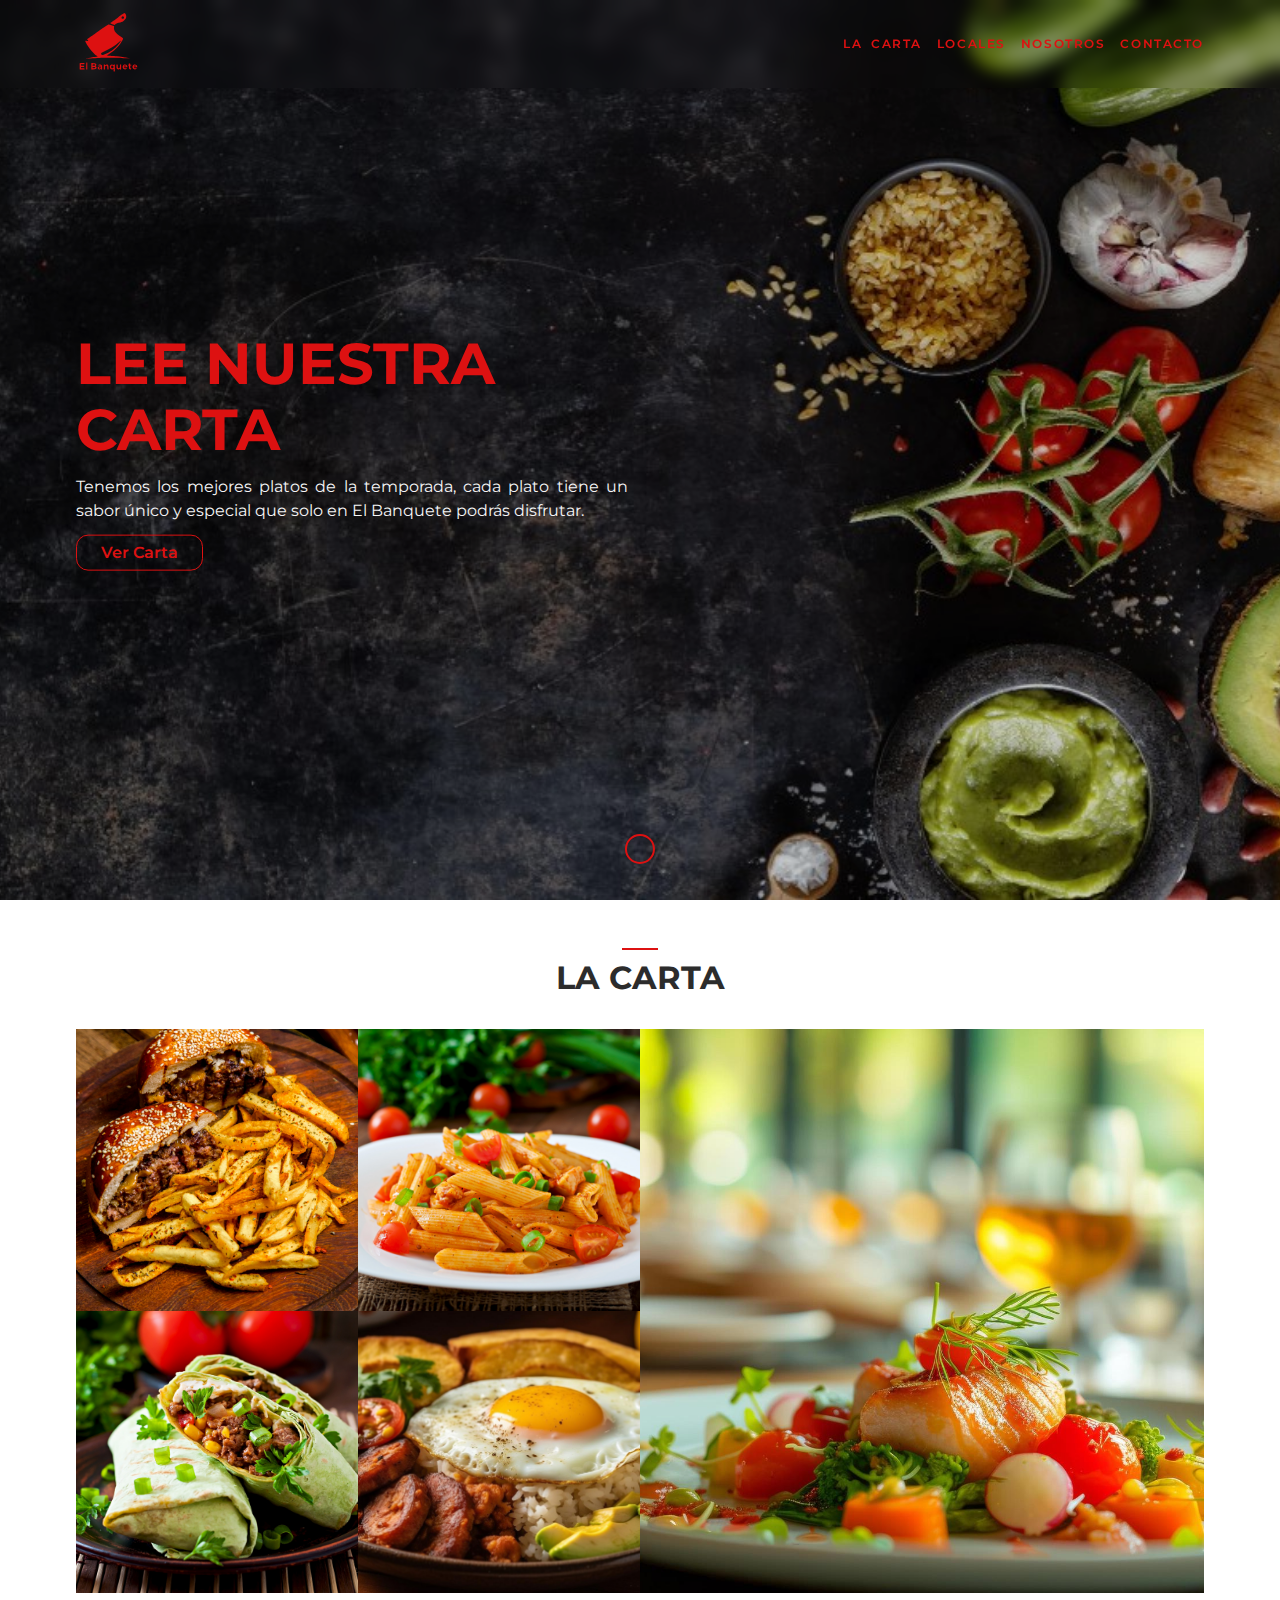
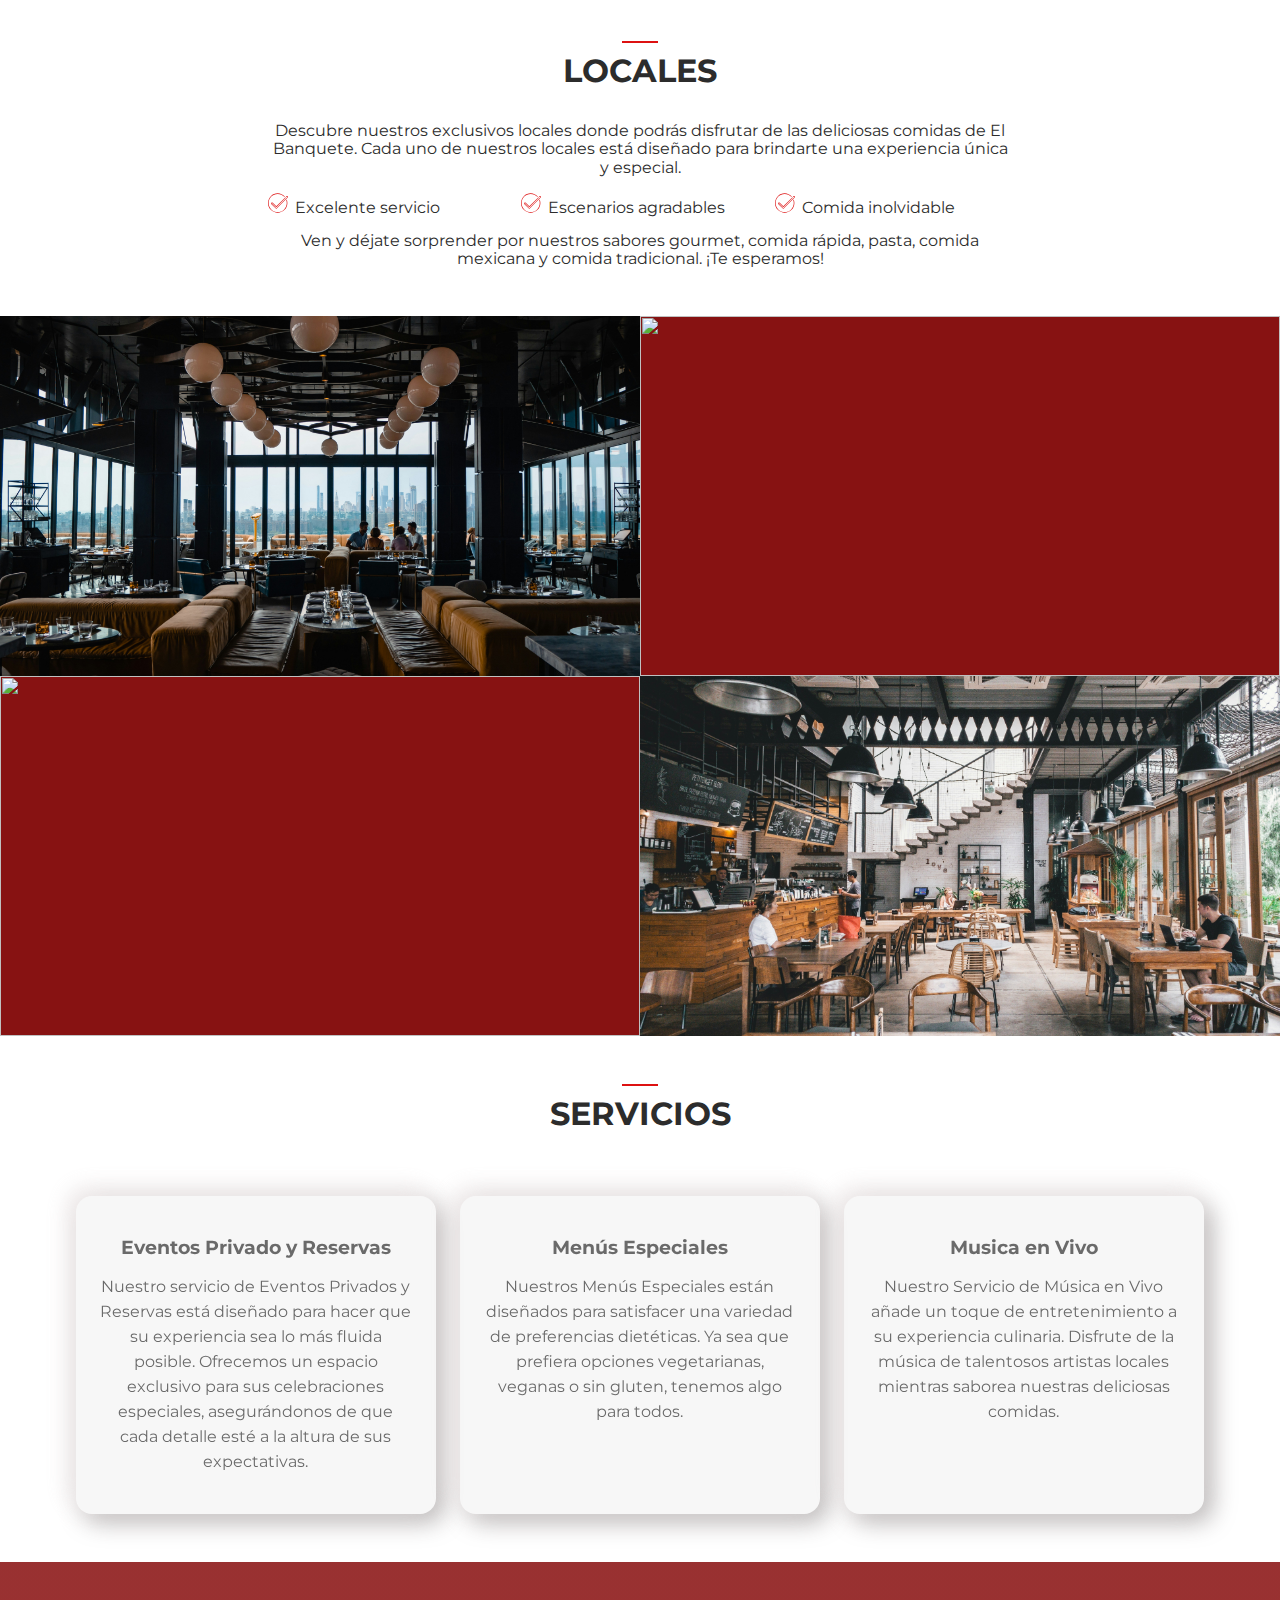
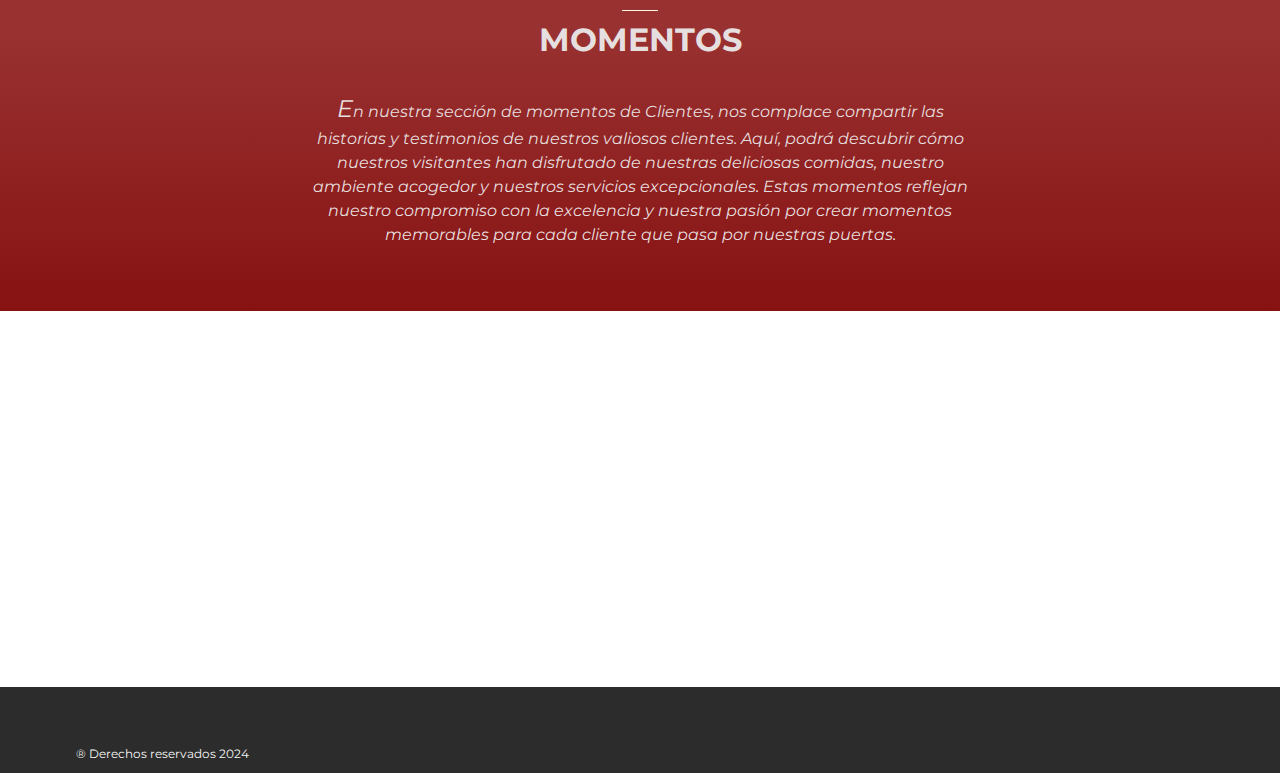
==== index.html @ 501d5560 "First Commit" ====
<!DOCTYPE html>
<html>
    <head>
        <meta charset="utf-8">
        <meta name="description" content="Restaurante gourmet El banquete">
        <meta name="keywords" content="restaurante, gourmet, banquete">
        <meta name="author" content="Daniel Ortega">
        <meta name="viewport" content="width=device-width, initial-scale=1"/>
        <title>El Banquete - Bienvenidos</title>
        <link rel="preconnect" href="https://fonts.googleapis.com">
        <link rel="preconnect" href="https://fonts.gstatic.com" crossorigin>
        <link href="https://fonts.googleapis.com/css2?family=Montserrat:ital,wght@0,100..900;1,100..900&display=swap" rel="stylesheet">
        <link rel="stylesheet" href="css/normalize.css">
        <link rel="stylesheet" href="css/style.css">
        <link rel="shortcut icon" href="img/logo-removebg-preview.png">
        <script src="https://kit.fontawesome.com/eed779b4d1.js" crossorigin="anonymous"></script>
    </head>
    <body>
        <header class="cabecera">
            <div class="container">
                <a href="index.html" class="link-logo">
                    <img class="logo" src="img/logo3.svg" width="150" height="152">
                </a>
            <nav class="menu">
                <a href="index.html#lacarta">La Carta</a>
                <a href="index.html#locales">Locales</a>
                <a href="nosotros.html">Nosotros</a>
                <a href="contacto.html">Contacto</a>
            </nav>
            <a href="#hamb" class="hamb" ><i class="fa-solid fa-bars"></i></a>
            </div>
        </header>
        <main>
            <section id="banner">
                <picture>
                    <source srcset="img/pic1.jpg" media="(max-width: 767px)">
                    <source srcset="img/pic2.jpg" media="(max-width: 991px)">
                    <img class="banner-home" src="img/img3.jpg" width="1798" height="980">
                </picture>
                <div class="container">
                    <div class="fila">
                        <div class="columna columna-50 columna-mb-100">
                            <h1>Lee nuestra carta</h1>
                            <p>Tenemos los mejores platos de la temporada, cada plato tiene
                                un sabor único y especial que solo en El Banquete podrás disfrutar.</p>
                            <a href="#lacarta" class="btn boton-transparente">Ver Carta</a>
                        </div>
                    </div>
                </div>
                <a href="#" class="flecha "><i class="fa-solid fa-angles-down"></i></a>
            </section>
            <section id="lacarta" class="seccion" >
                <div class="container">
                    <div class="fila">
                        <div class="columna columna-100">
                            <h1 class="titulos">La Carta</h1>
                        </div>
                    </div>
                    <div class="fila columna">
                        <div class="columna columna-50 columna-mb-100 sin-padding  orden">
                            <div class="contenedor-cuadrado">
                                <img src="img/img2.png">
                                <div class="contenido-cuadrado">
                                    <h2>Comida Gourmet</h2>
                                    <a href="#" class="btn boton-rojo">Ver más</a>
                                </div>
                            </div>
                        </div>
                        <div class="columna columna-50 columna-mb-100">
                            <div class="fila">
                                <div class="columna columna-50 columna-mb-100 sin-padding">  
                                    <div class="contenedor-cuadrado">
                                        <img src="img/img9.jpg">
                                        <div class="contenido-cuadrado">
                                            <h2>Comida Rapida</h2>
                                            <a href="#" class="btn boton-rojo">Ver más</a>
                                        </div>
                                    </div>
                                </div>   
                                <div class="columna columna-50 columna-mb-100 sin-padding">  
                                    <div class="contenedor-cuadrado">
                                        <img src="img/img6.jpg">
                                        <div class="contenido-cuadrado">
                                            <h2>Pasta</h2>
                                            <a href="#" class="btn boton-rojo">Ver más</a>
                                        </div>
                                    </div>
                                </div>  
                                <div class="columna columna-50 columna-mb-100 sin-padding">  
                                    <div class="contenedor-cuadrado">
                                        <img src="img/img7.jpg">
                                        <div class="contenido-cuadrado">
                                            <h2>Comida Mexicana</h2>
                                            <a href="#" class="btn boton-rojo">Ver más</a>
                                        </div>
                                    </div>
                                </div>  
                                <div class="columna columna-50 columna-mb-100 sin-padding">  
                                    <div class="contenedor-cuadrado">
                                        <img src="img/img8.jpg">
                                        <div class="contenido-cuadrado">
                                            <h2>Comida Tradicional</h2>
                                            <a href="#" class="btn boton-rojo">Ver más</a>
                                        </div>
                                    </div>
                                </div>  
                            </div>
                        </div>
                    </div>
                </div>
            </section>
            <section id="locales">
                <div class="container-full">
                    <div class="fila fila-centrada">
                        <div class="columna columna-60 columna-mb-100">
                            <h2 class="titulos">Locales</h2>
                            <p class="centrar-texto">Descubre nuestros exclusivos locales donde podrás disfrutar 
                                de las deliciosas comidas de El Banquete. Cada uno de nuestros 
                                locales está diseñado para brindarte una experiencia única y especial.
                             </p>
                             <ul> 
                                <li>Excelente servicio</li>   
                                <li>Escenarios agradables</li>
                                <li>Comida inolvidable</li>
                             </ul>
                             <p class="centrar-texto">Ven y déjate sorprender por nuestros sabores gourmet, comida rápida, 
                                pasta, comida mexicana y comida tradicional. ¡Te esperamos!
                             </p>
                        </div>
                    </div>
                    <div class="fila margin-arriba">
                        <div class="columna columna-50 columna-mb-100 sin-padding">
                            <div class="contenedor-cuadrado cont-rect">
                                <img src="img/rest4.jpg">
                                <div class="contenido-cuadrado">
                                    <h2>Zao Jun</h2>
                                    <a href="#" class="btn-circulo borde-blanco">
                                     <i class="fa-solid fa-magnifying-glass"></i></a>
                                </div>
                            </div>
                        </div>
                        <div class="columna columna-50 columna-mb-100 sin-padding">
                            <div class="contenedor-cuadrado cont-rect">
                                <img src="img/rest1.jpg">
                                <div class="contenido-cuadrado">
                                    <h2>Inari</h2>
                                    <a href="#" class="btn-circulo borde-blanco">
                                     <i class="fa-solid fa-magnifying-glass"></i></a>
                                </div>
                            </div>
                        </div>
                        <div class="columna columna-50 columna-mb-100 sin-padding">
                            <div class="contenedor-cuadrado cont-rect">
                                <img src="img/rest2.jpg">
                                <div class="contenido-cuadrado">
                                    <h2>Freyr</h2>
                                    <a href="#" class="btn-circulo borde-blanco">
                                     <i class="fa-solid fa-magnifying-glass"></i></a>
                                </div>
                            </div>
                        </div>
                        <div class="columna columna-50 columna-mb-100 sin-padding">
                            <div class="contenedor-cuadrado cont-rect">
                                <img src="img/rest3.jpg">
                                <div class="contenido-cuadrado">
                                    <h2>Ceres</h2>
                                    <a href="#" class="btn-circulo borde-blanco">
                                     <i class="fa-solid fa-magnifying-glass"></i></a>
                                </div>
                            </div>
                        </div>
                    </div>
                </div>
            </section>
            <section id="servicios" class="seccion">
                <div class="container">
                    <div class="fila fila-centrada">
                        <div class="columna columna-60 columna-mb-100">
                            <h2 class="titulos">Servicios</h2>

                        </div>
                    </div>
                    <div class="fila margin-arriba">
                        <div class="columna columna-33 columna-mb-100">
                            <div class="contenedor-serv">
                                <i class="fa-solid fa-calendar-days"></i>
                                <h3>Eventos Privado y Reservas</h3>
                                <p>Nuestro servicio de Eventos Privados y Reservas está diseñado 
                                    para hacer que su experiencia sea lo más fluida posible. 
                                    Ofrecemos un espacio exclusivo para sus celebraciones especiales, 
                                    asegurándonos de que cada detalle esté a la altura de sus expectativas.</p>
                            </div>
                        </div>
                        <div class="columna columna-33 columna-mb-100">
                            <div class="contenedor-serv">
                                <i class="fa-solid fa-bowl-food"></i>
                                <h3>Menús Especiales</h3>
                                <p>Nuestros Menús Especiales están diseñados para satisfacer una 
                                    variedad de preferencias dietéticas. Ya sea que prefiera opciones 
                                    vegetarianas, veganas o sin gluten, tenemos algo para todos.</p>
                            </div>
                        </div>
                        <div class="columna columna-33 columna-mb-100">
                            <div class="contenedor-serv">
                                <i class="fa-solid fa-music"></i>
                                <h3>Musica en Vivo</h3>
                                <p>Nuestro Servicio de Música en Vivo añade un toque de entretenimiento 
                                    a su experiencia culinaria. Disfrute de la música de talentosos 
                                    artistas locales mientras saborea nuestras deliciosas comidas.</p>
                            </div>
                        </div>
                    </div>
                </div>
            </section>
            <section id="momentos" class="seccion">
                <video class="video-fondo" src="video/cena.mp4" muted autoplay loop></video>
                <div class="trama-video"></div>
                <div class="container">
                    <div class="fila fila-centrada">
                        <div class="columna columna-60 columna-mb-100">
                            <h2 class="titulos">Momentos</h2>
                            <p class="centrar-texto inclinar-texto">
                                En nuestra sección de momentos de Clientes, 
                                nos complace compartir las historias y testimonios 
                                de nuestros valiosos clientes. Aquí, podrá descubrir 
                                cómo nuestros visitantes han disfrutado de nuestras 
                                deliciosas comidas, nuestro ambiente acogedor y 
                                nuestros servicios excepcionales. Estas momentos 
                                reflejan nuestro compromiso con la excelencia y nuestra 
                                pasión por crear momentos memorables para cada cliente 
                                que pasa por nuestras puertas. 
                            </p>
                        </div>
                    </div>
                </div>
            </section>
        </main>
        <footer>
            <div class="prefooter">
                <div class="container">
                    <div class="fila">
                        <div class="columna columna-100">
                            <div class="mapa">
                                <iframe class="gmap_iframe" frameborder="0" scrolling="no" 
                                marginheight="0" marginwidth="0" src="https://maps.google.com/maps?width=600&amp;height=500&amp;hl=en&amp;q=pereira&amp;t=&amp;z=14&amp;ie=UTF8&amp;iwloc=B&amp;output=embed">
                                </iframe>
                            </div>
                        </div>
                    </div>
                </div>
            </div>
            <div class="pie">
                <div class="container">
                    <div class="fila">
                        <div class="columna columna-33 columna-mb-100 order-mb-3">
                            &reg; Derechos reservados 2024
                        </div>
                        <div class="columna columna-33 order-mb-2">

                        </div>
                        <div class="columna columna-33 empujar-33 columna-mb-100   
                        empujar-mb-0 lista-redes order-mb-1">
                            <a href="#"><i class="fa-brands fa-square-facebook"></i></a>
                            <a href="#"><i class="fa-brands fa-square-instagram"></i></a>
                            <a href="#"><i class="fa-brands fa-square-x-twitter"></i></a>
                        </div>
                    </div>
                </div>
            </div>
        </footer>
    </body>
</html>
---- css/style.css ----
/*1. Primero se seleccionan etiquetas
  2. Segundo se seleccionan clases
  3. Tercero se seleccionan por ID */

/* ---------------------ETIQUETAS-------------------------------*/
 
*{
  box-sizing: border-box; /*Para que el padding y margin no afecten el tamaño del elemento*/
  
}

::selection{ /*Para cambiar el color de la selección*/
  background-color: rgba(231, 19, 19, 0.7); /*Para cambiar el color de la selección*/
  color: #f5f5f5; /*Para cambiar el color del texto seleccionado*/

}

::-webkit-scrollbar {
  width: 0.66rem;/* width of the entire scrollbar */
}

::-webkit-scrollbar-track {
  background-image: url("../img/tramap.png");   /* color of the track */
}

::-webkit-scrollbar-thumb {
  background:linear-gradient(#DD1111,#f0ca02);    /* color of the scroll thumb */
  border-radius: 1rem;       /* roundness of the scroll thumb */
  border: 0.13rem solid transparent;  /* creates padding around scroll thumb */
  transition: all 0.3s ease; /*Para que el cambio de color sea suave*/
}

::-webkit-scrollbar-thumb:hover{
  border: 0.13rem solid transparent;
  background:linear-gradient(#f0ca02,#DD1111);
}

html{
  font-size: 0.94vw; /*Tamaño de la fuente*/                                                       
  /*vw = viewport width que significa ancho del puerto visible, por lo tanto con el podemos          
  darle dimensiones resposinvas a los items, ya que se basan en el ancho del dispositivo*/
}

body{
  font-family: "Montserrat", sans-serif;
  color: #2C2C2C;
  font-size: 1rem;
}

a{
  display: inline-block; /*Para que el enlace se comporte como un bloque*/
}

nav a{
  margin-left: 0.5rem;
  margin-right: 0.5rem;

}

section{
  position: relative;
}

section:hover .titulos::before{
  transform: scaleX(4);
}


footer{
  background-image: url("../img/tramap.png");
  background-repeat: repeat;
  background-attachment: fixed;
}

footer .prefooter{
  position: relative;
  bottom: -4rem;

}

footer .pie{
  background-color: #2C2C2C;
  padding-bottom: 1rem;
  padding-top: 5rem;
  color: #f5f5f5;
  
}

footer .pie a{
  color: #f5f5f5;
}

footer .pie .lista-redes{
  display: flex;
  justify-content: flex-end;
  align-items: center;
}

footer .pie .lista-redes a{
  margin-left: 1rem;
  font-size: 1.2rem;
}

/*------------------------- CLASES -----------------------------*/

.body-nosotros{
  background-image: url("../img/tramap.png");
  background-repeat: repeat; /*Para que la imagen de fondo se repita*/
  background-attachment: fixed; /*Para que la imagen de fondo no se mueva*/
}

.container{ /*Para centrar el container*/
  width: 90%;
  padding: 0 1rem; /*Para que no quede pegado al borde - borde hacia adentro*/
  margin: 0 auto;
}

.container-full{
  width: 100%;
  padding: 0 1rem; /*Para que no quede pegado al borde - borde hacia adentro*/
}

.fila{
  margin-left: -1rem; /*Para que no quede pegado al borde - borde hacia afuera*/
  margin-right: -1rem; /*Para que no quede pegado al borde - borde hacia afuera*/
  display: flex; /*Para que los elementos se comporten como flexbox*/
  /*flexbox: permite alinear los elementos de una fila o columna*/
  flex-wrap: wrap; /*Para que los elementos se comporten como flexbox*/
}

.fila.fila-centrada{
  justify-content: center; /*Para centrar los elementos*/

}

.columna{
  padding-left: 1rem;
  padding-right: 1rem;
}

.columna-100{
  width: 100%;
}

.columna-60{
  width: 60%;
}
.columna-50{
  width: 50%;
}

.columna-41{
  width: 41.66%;
}

.columna-33{
  width: 33.33%;
}

.columna-25{
  width: 25%;
}

.columna-16{
  width: 16.66%;
}

.columna-8{
  width: 8.33%;
}

.empujar-33{
  margin-left: 33.33%;
}

.empujar-mb-0{
  margin-left: 0;
}

.orden{
  order: 2;
}

.seccion{
  padding-top: 4rem;
  padding-bottom: 4rem;
}

.centrar-texto{
  text-align: center; /*Para centrar el texto*/
}

.derecha-texto{
  text-align: right; /*Para alinear el texto a la derecha*/
}

.inclinar-texto{
  font-style: italic; /*Para que el texto se vea en cursiva*/
}

.importante{
  font-style: italic; /*Para que el texto se vea en cursiva*/
}

.justificar-texto{
  text-align: justify; /*Para justificar el texto*/
}

.cabecera{
  backdrop-filter: blur(0.66rem); /*Para que el fondo se vea borroso*/
  padding: 1rem 0;
  position: fixed;
  top: 0rem;
  left: 0rem;
  width: 100%;
  z-index: 999;
}

.cabecera .link-logo{
  display: inline-block;
  vertical-align: middle;
}

.cabecera .container{
  display: flex;
  align-items: center;
  justify-content: space-between;
}

.cabecera .link-logo .logo{
  width: 5.3rem;
  height: auto;
}

.sin-padding{
  padding-left: 0;
  padding-right: 0;
}

.padding-grande{
  padding: 4rem;
}

.contenedor-cuadrado{
  width: 100%;
  padding-bottom: 100%;
  position: relative;
  overflow: hidden; /*Para que cualquier cosa que salga del contenedor no se vea*/
  background-color: #871212;
}

.contenedor-cuadrado img{
  position: absolute;
  top: 0;
  left: 0;
  width: 100%;
  height: 100%;
  object-fit: cover; /*Para que la imagen no se deforme*/
  object-position: center; /*Para que la imagen se centre*/
  cursor: pointer; /*Para que el cursor cambie al pasar por la imagen*/
  transition: all 0.7s ease; /*Para que el cambio de tamaño sea suave*/
}

.contenedor-cuadrado:hover img{
  transform: scale(1.25) rotate(15deg); /*Para aumentar el tamaño de la imagen*/
  opacity: 0.7;   /*Para cambiar la opacidad*/
  filter: grayscale(1);   /*Para cambiar la escala de grises*/
}


.contenedor-cuadrado .contenido-cuadrado{
  position: absolute;
  text-align: center;
  width: 100%;
  padding-right: 1.33rem;
  padding-left: 1.33rem;
  top: 40%;
  color: #f5f5f5;
  top: -100%;
  transition: all 0.5s ease;
}

.contenedor-cuadrado:hover .contenido-cuadrado{
  top: 50%;
  transform: translateY(-50%);
}

.contenedor-cuadrado .contenido-cuadrado h2{
  margin-top: 0;
}

.contenedor-cuadrado.cont-rect{
  padding-bottom: 56.25%;
}

.contenedor-cuadrado.cont-rect:hover img{
  transform: none;
}

.contenedor-serv{
  text-align: center;
  padding: 2rem;
  height: 100%;
  background-color: #f5f5f5;
  opacity: 0.7;
  border-radius: 1.33rem;
  box-shadow: -0.66rem -0.66rem 2rem #e6dfdf , 0.66rem 0.66rem 2rem #959090;
  transition: all 0.3s ease;
  box-sizing: border-box;
}


.contenedor-serv:hover{
  box-shadow: inset -0.66rem -0.66rem 2rem #e6dfdf , inset 0.66rem 0.66rem 2rem #959090;
  transform: translateY(-0.66rem);
}


.contenedor-serv i{
  font-size: 2.6rem;
  margin-bottom: 0.6rem;
  transition: all 0.4s ease;
}

.contenedor-serv:hover i{
  transform: scale(1.5); /*Para aumentar el tamaño del icono*/
}

/*Funciones de la propiedad tranform
none: No se aplica ninguna transformación.
translateX(): Mueve el elemento horizontalmente.
translateY(): Mueve el elemento verticalmente.
translate(): Mueve el elemento en ambas direcciones.
scaleX(): Escala el elemento horizontalmente.
scaleY(): Escala el elemento verticalmente.
scale(): Escala el elemento en ambas direcciones.
rotate(x,y,z): Rota el elemento en sentido horario.
skewX(): Inclina el elemento horizontalmente.
skewY(): Inclina el elemento verticalmente.
skew(): Inclina el elemento en ambas direcciones.
matrix(): Define una transformación 2D personalizada utilizando una matriz de 6 valores.*/

.contenedor-serv h3{
  margin: 1.3rem 0 0.6rem;
  font-size: 1.6rem;
  color: #2C2C2C;
}

.contenedor-serv p{
  color: #2C2C2C;
  line-height: 1.6;
  font-size: 1.3rem;
}


/* ---------------------CLASES .cabecera .menu-------------------------------*/
  /*Align-items: center; Para centrar los elementos*/
  /*Valores del align-items: flex-start, flex-end, center, space-between, space-around*/
  /*Para que los elementos se comporten como flexbox en linea vertical*/
  /*Display: flex puede combinarse con el align-items y justify-content*/


.cabecera .menu a{
  margin-left: 0.5rem;
  margin-right: 0.5rem;
  color: #DD1111;
  text-decoration: none; /*Para quitar el subrayado del enlace*/
  font-size: 1rem; /*Tamaño de la fuente*/
  text-transform: uppercase; /*Para que se vea en mayúsculas*/
  letter-spacing: 0.13rem; /*Espaciado entre letras*/
  word-spacing: 0.33rem; /*Espaciado entre palabras*/
  font-weight: 620; /*Grosor de la fuente*/
  transition: all 0.3s ease; /*Para que el cambio de color sea suave*/
}

.cabecera .menu a:hover{
  color: #f0ca02;
}

/*Para cambiar el color de los enlaces visitados*/
/*
.cabecera .menu a:visited{ 
  color: #e39999;
}
*/

.cabecera .menu a:first-child{
  margin-left: 0;
}

.cabecera .menu a:last-child{
  margin-right: 0;
}

/*
:nth-child(3) : Selecciona el tercer elemento
:nth-child(odd) : Selecciona los elementos impares
:nth-child(even) : Selecciona los elementos pares
*/

.cabecera .hamb{
  color: #DD1111;
  font-size: 2.66rem;
  display: none;
}

.flecha{
  width: 2.5rem;
  height: 2.5rem;
  border-radius: 50%;
  border: 0.2rem solid #DD1111;
  color: #DD1111;
  text-decoration: none;
  display: flex;
  font-size: 1.8rem ;
  align-items: center;
  justify-content: center;
  position: absolute;
  bottom: 3rem;
  left: 50%;
  transform: translateX(-50%);
  animation-name: salto;
  animation-duration: 1s;
  animation-timing-function: linear;
  animation-iteration-count: infinite;
  animation-direction: alternate;
}

.flecha:hover{
  border: 0.2rem solid #f0ca02;
  color: #f0ca02;
  animation-play-state: paused;
}

@keyframes salto{
  /* Commented out the animation keyframes */
  /*
  @keyframes salto{
    from{
      bottom: 3rem;
    }

    to{
      bottom: 5rem;
    }
  }
  */

  0%{
    bottom: 3rem;
  }
  50%{
    bottom: 5rem;
  }
  100%{
    bottom: 3rem;
  }

}



/*
 Este estilo se le aplicara a Elementos que contengan un enlace con un # en el href
.cabecera .menu a[href*="#"]{
  color: blue;
}

href^="#": Selecciona los elementos que tengan un enlace que comience con #

*/

.titulos{
  margin-top: 0;
  margin-bottom: 2.66rem;
  font-size: 2.66rem;
  text-align: center;
  text-transform: uppercase; /*Para que se vea en mayúsculas*/
  position: relative;
  padding-top: 1rem;
}

.titulos::before{
  position: absolute;
  top: 0;
  width: 3rem;
  height: 0.13rem;
  background-color: #DD1111;
  left: 50%;
  margin-left: -1.5rem;
  content: " ";
  transition: all 0.4s ease;
}

.video-fondo{
  position: absolute; /*Para que el video se mantenga en la misma posición*/
  top: 0;
  left: 0;
  width: 100%;
  height: 100%;
  object-fit: cover; /*Para que la imagen no se deforme*/
  object-position: center; /*Para que la imagen se centre*/
  z-index: 1;  
  filter: grayscale(1); /*Para cambiar la escala de grises*/
  opacity: 0.5; /*Para cambiar la opacidad*/
}

.margin-arriba{
  margin-top: 2.6rem;
}

.btn{
  padding: 0.66rem 2rem;
  text-decoration: none; /*Para quitar el subrayado del enlace*/
  text-align: center; /*Para centrar el texto*/
  font-weight: 600; /*Grosor de la fuente*/
  font-size: 1.3rem; /*Tamaño de la fuente*/
  border-radius: 1rem; /*Para redondear los bordes*/
  border-width: 0.13rem; /*Ancho del borde*/
  border-style: solid; /*Estilo del borde*/
  transition: all 0.3s ease;
}

.btn-circulo{
  width: 3.33rem;
  height: 3.33rem;
  display: inline-flex;
  align-items: center;
  justify-content: center;
  padding: 0.33rem;
  font-size: 1.33rem;
  border-radius: 100%; /*Para redondear los bordes*/
  border-width: 0.15rem; /*Ancho del borde*/
  border-style: solid; /*Estilo del borde*/
  text-decoration: none; /*Para quitar el subrayado del enlace*/
  transition: all 0.3s ease;
}

.btn-circulo.borde-blanco{
  color: #f5f5f5;
  border-color: #f5f5f5;
}

.btn-circulo.borde-blanco:hover{
  transform: scale(1.2) rotate(360deg); /*Para aumentar el tamaño del botón*/
  color: #871212;
  background-color: #f5f5f5;
}


.btn.boton-transparente{
  background-color: transparent;
  border-color:  #DD1111;
  color: #DD1111;
  transition: all 0.5s ease;
}

.btn.boton-transparente:hover{
  background-color: #f0ca02;
  border-color:  #f0ca02;
  color: #000000;
}

.btn.boton-rojo{
  background-color: #DD1111;
  border-color: #DD1111;
  color: #f5f5f5;
}

.btn.boton-rojo:hover{
  background-color: #f0ca02;
  border-color: #f0ca02;
  color: #000000;
}

.mapa{
  position: relative;
  padding-bottom: 33.33%;
  width: 100%;
}

.mapa iframe{
  position: absolute;
  top: 0;
  left: 0;
  width: 100%;
  height: 100%;
  filter: grayscale(1); /*Para cambiar la escala de grises*/
} 

.mapa iframe:hover{
  filter:none;
} 

/*---------------------------- COCINEROS------------------------------*/


.columna-cocinero .contenedor-cuadrado-c{
  width: 100%;
  position: relative;
  padding-bottom: 56.25%;
}

.columna-cocinero img{
  object-fit: cover;  /*Para que la imagen no se deforme*/
  object-position: top; /*Para que la imagen se centre*/
  top: 0;
  left: 0;
  width: 100%;
  height: 100%;
  box-sizing: border-box;
  overflow: hidden;
}

.columna-info{
  display: flex;
  flex-direction: column;
  justify-content: center;
}

.columna-info h2{
  color: #DD1111;
  font-style: italic; /*Para que el texto se vea en cursiva*/
  font-size: 3rem;
  margin: 1rem 1rem 0 1rem;
}

.columna-info p{
  font-style: italic; /*Para que el texto se vea en cursiva*/
  font-size: 1.33rem;
  padding: 1rem;
  margin-bottom: 1rem;
  margin-top: 0;
}


/*Tipos de posiciones
  static: Por defecto
  ------------------------------------------------------------------
  relative: Se mantiene en el flujo normal del documento
  absolute: Se sale del flujo normal del documento
  fixed: Se mantiene en la misma posición aunque se haga scroll
  sticky: Se mantiene en la misma posición hasta que se hace scroll
  
    propiedades:
    1. top
    2. right
    3. bottom
    4. left
    5. z-index

    Para que un elemento quede encima de otro deben convinar las propiedades de posicion relativa y absoluta
    El objeto que va encima debe tener posicion absoluta y el objeto que va debajo debe tener posicion relativa
*/

/*------------------------------IDs----------------------------------*/

#lacarta{
  background-image: url("../img/tramap.png");
  background-repeat: repeat; /*Para que la imagen de fondo se repita*/
  background-attachment: fixed; /*Para que la imagen de fondo no se mueva*/
}

#locales{
  background-image: url("../img/tramap.png");
  background-repeat: repeat; /*Para que la imagen de fondo se repita*/
  background-attachment: fixed; /*Para que la imagen de fondo no se mueva*/
}

#locales p{
  font-size: 1.33rem;
}

#servicios{
  background-image: url("../img/tramap.png");
  background-repeat: repeat; /*Para que la imagen de fondo se repita*/
  background-attachment: fixed; /*Para que la imagen de fondo no se mueva*/
}

#banner{
  background-color: black;
  height: 100vh;
}

#banner .banner-home{
  width: 100%; /*Para que ocupe todo el ancho de la pantalla*/
  height: 100%;
  display: block; /*Para que no se deforme la imagen*/
  opacity: 0.8; /*Para cambiar la opacidad*/
  object-fit: cover; /*Para que la imagen no se deforme*/
  object-position: center; /*Para que la imagen se centre*/
}

#banner.banner-nosotros{
  height: 60vh;
}

#banner .centrar-texto.nosotros{
  padding: 0;
  text-align: center;
}

#banner.banner-nosotros .banner-home{
  object-position: bottom;
}


#banner .container{
  position: absolute;
  top: 50%;
  left: 0;
  right: 0;
  transform: translateY(-50%);
}

#banner .container h1{
  font-size: 4.8rem;
  margin:0;
  color: #DD1111;
  text-align: left;
  text-transform: uppercase;
}

#banner .container p{
  font-size: 1.33rem;
  margin:1rem 0;
  color: #f5f5f5;
  text-align: justify;
  line-height: 1.5;
}

#locales ul{
  list-style-position: inside; /*Para que la lista se vea dentro del contenedor*/
  list-style-type: none; /*Para quitar los puntos de la lista*/
  list-style-image: url(../img/check.svg);
  padding-left: 0;
  font-size: 1.33rem ;
  text-align:justify;
  line-height: 1;
  columns: 3;
}

#momentos{
  position: relative;
  color: #e6dfdf;
  background-color: #DD1111;
}

#momentos .titulos::before{
  background-color: #FFF8E1;
}

#momentos .container{
  z-index: 3;
  position: relative;
}

#momentos .trama-video{
  position: absolute;
  width: 100%;
  height: 100%;
  z-index: 2;
  top: 0;
  left: 0;
  background-image: linear-gradient(to top,#871212, rgba(85, 81, 81, 0.5)80%);
}

#momentos .container p{
  font-size: 1.33rem;
  line-height: 1.5;
}

#momentos .container p::first-letter{
  font-size: 2rem;
}

#cocineros.seccion{
  padding-top: 1rem;
  padding-bottom: 1rem;
}

#cocineros::before{
  position: absolute;
  top: 1.5rem;
  width: 3rem;
  height: 0.13rem;
  background-color: #DD1111;
  left: 50%;
  margin-left: -1.5rem;
  content: " ";
  transition: all 0.4s ease;
}

#cocineros:hover::before{
  transform: scaleX(9);
}
/* Paleta de colores
Color Principal: 
Rojo (#D11120)

Secundarios: 
Dorado #C19A6B 
Verde Oscuro #1B5E20

Neutros: 
Blanco #FFFFFF
Negro #000000
Gris Claro #F5F5F5

Realce: 
Crema Claro #FFF8E1
Azul Marino #2C3E50
*/

/* RESPONSIVE*/

/*Desktop*/
@media(min-width: 1200px){

}
@media(max-width: 1199px){
  .container{ 
    width: 960px;
  }
}


@media(max-width: 991px){

  html{
    font-size: 1.5vw ;
  }

  .container{ 
    width: 64rem;
  }

  .cabecera .hamb{
    display: block;
    transition: all 0.3s ease;
  }

  .cabecera .hamb:hover{
    display: block;
    color: #f0ca02;
  }

  .cabecera .menu{
    position: fixed;
    top: 0%;
    left: 0%;
    width: 100%;
    height: 100%;
    background-color: #FFF8E1;
    display: flex;
    justify-content: center;
    align-items: center;
    flex-direction: column;
    display: none; 
  }

  .btn.boton-transparente{
  font-size: 1.8rem;
  }
}


@media(max-width: 767px){

  html{
    font-size: 4vw ;
  }

  footer .pie .lista-redes{
    justify-content: center;
    text-align: center;
    margin-bottom: 1rem;
  }

  footer .pie .lista-redes a{
    margin-right: 1rem;
    margin-left: 1rem;
    font-size: 1.5rem;
  }

  footer .columna-mb-100{
    text-align: center;
  }

  footer .pie .container{
    display: flex;
    flex-direction: row;
  }

  .order-mb-1{
    order: 1;
  }

  .order-mb-2{
    order: 2;
  }

  .order-mb-3{
    order: 3;
  }

  .mapa{
    padding-bottom: 100%;
  }

  .container{ 
    width: 100%;
  }
  .columna-mb-100{
    width: 100%;
  }
  
  .columna-mb-60{
    width: 60%;
  }
  .columna-mb-50{
    width: 50%;
  }
  
  .columna-mb-41{
    width: 41.66%;
  }
  
  .columna-mb-33{
    width: 33.33%;
  }
  
  .columna-mb-25{
    width: 25%;
  }
  
  .columna-mb-16{
    width: 16.66%;
  }
  
  .columna-mb-8{
    width: 8.33%;
  }

  .cabecera .hamb{
    display: block;
    transition: all 0.3s ease;
  }

  .cabecera .hamb:hover{
    display: block;
    color: #f0ca02;
  }

  .cabecera .menu{
    position: fixed;
    top: 0%;
    left: 0%;
    width: 100%;
    height: 100%;
    background-color: #FFF8E1;
    display: flex;
    justify-content: center;
    align-items: center;
    flex-direction: column;
    display: none; 
  }

  .cabecera .link-logo .logo{
    width: 3rem;
    height: auto;
  }

  .contenedor-serv{
    height: auto;
    margin-bottom: 1.6rem;
  }

  .seccion{
    padding-top: 2.8rem;
    padding-bottom: 2.8rem;
  }

  .contenedor-cuadrado .contenido-cuadrado{
    top: 50%;
    transform: translateY(-50%);
  }

  #banner .container h1{
    font-size: 3rem;
    text-align: justify;
    padding-right: 1rem;
  }

  #lacarta .fila:nth-child(2){
    padding: 0;
  }

  .columna-info{
    display: block;
    text-align: center;
    padding: 0 2rem;
  }

  .columna-info h2{
    text-align: center;
  }

  .columna-info p{
    font-size: 1rem;
    padding: 1rem 0; ;
  }

  #banner.banner-nosotros{
    height: 100vh;
  }
}
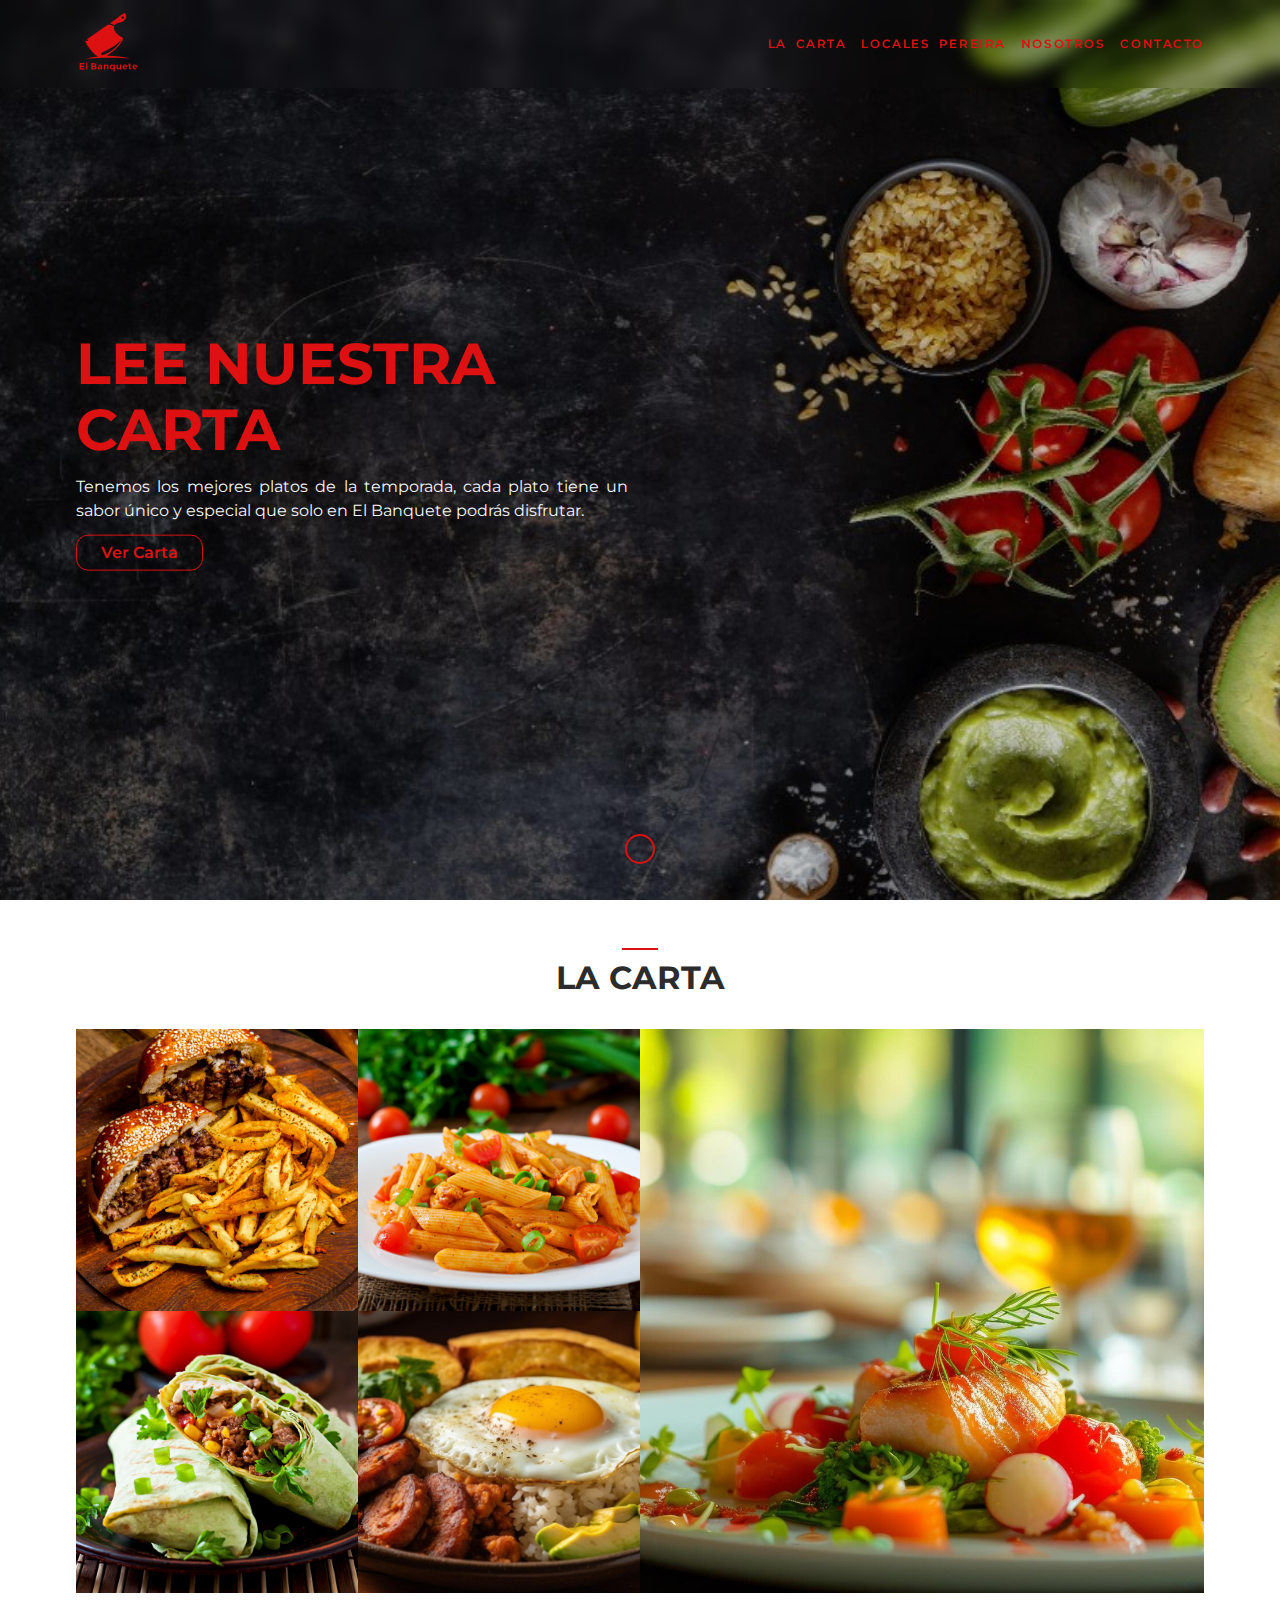
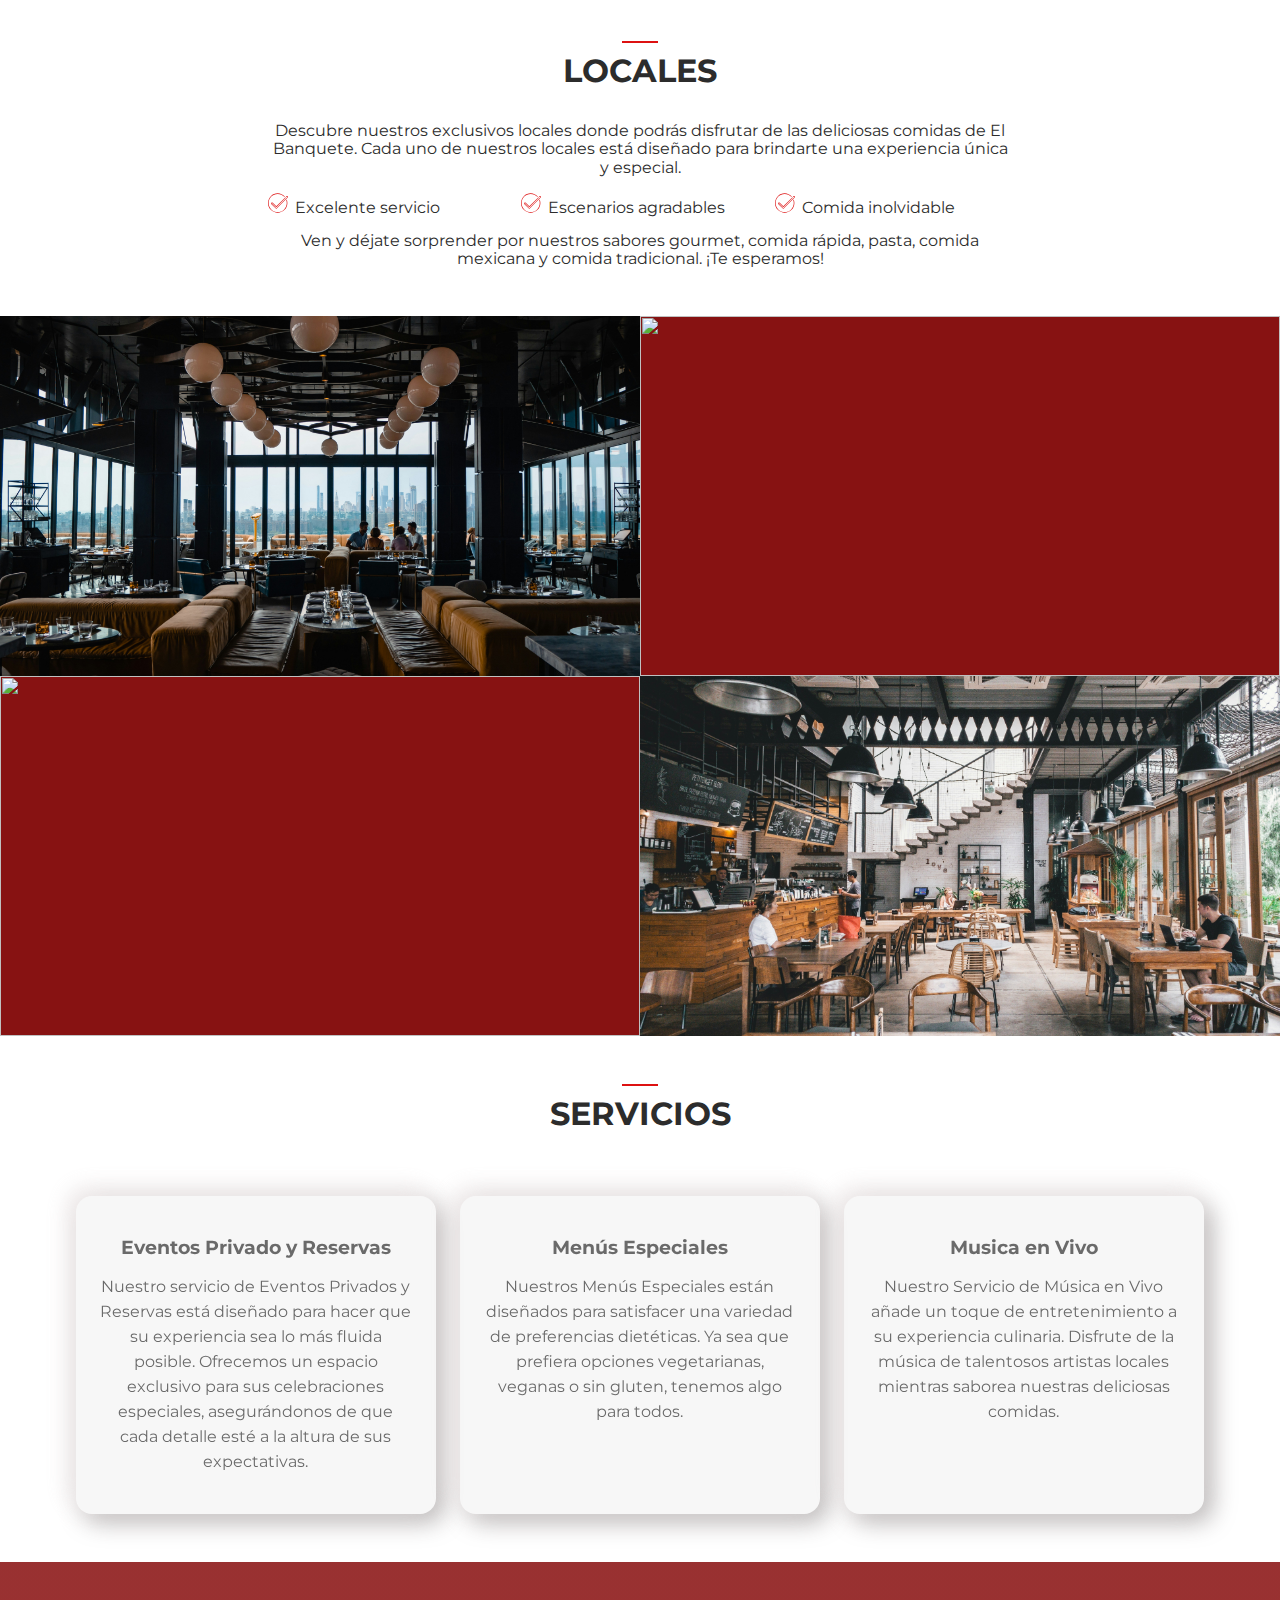
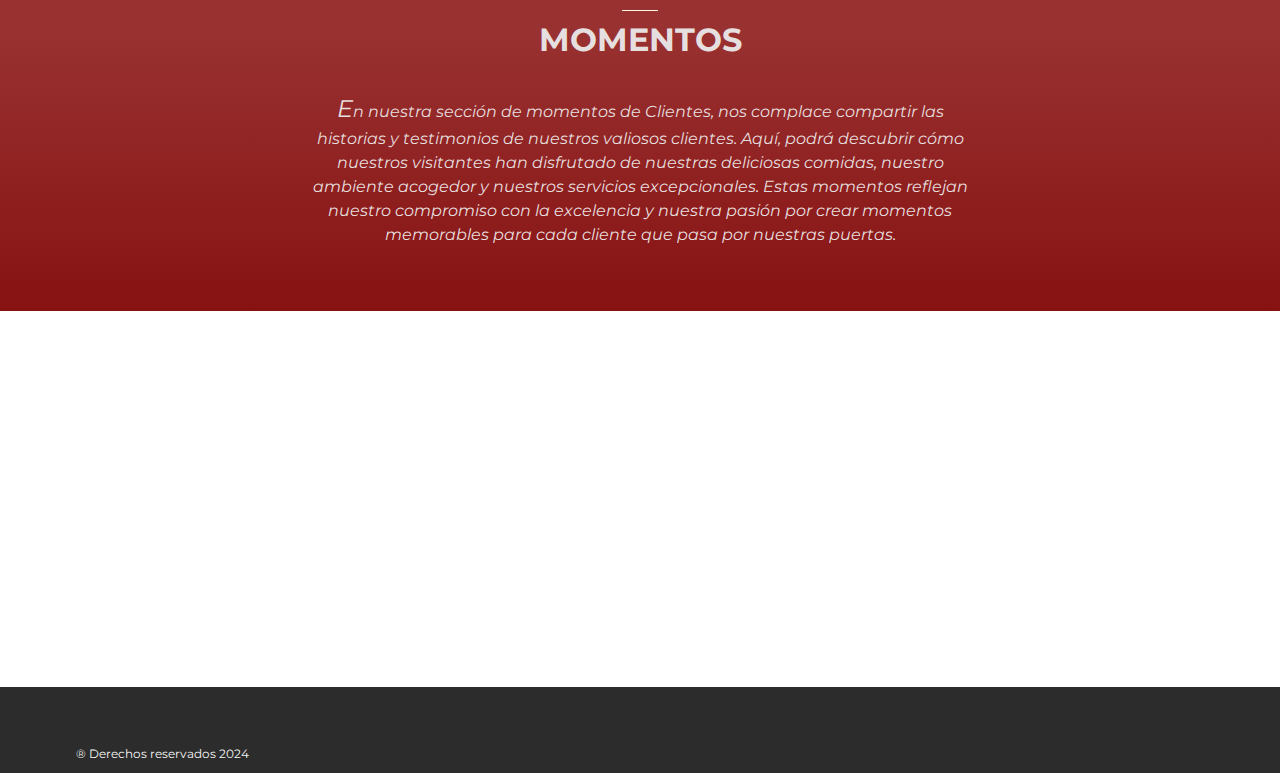
==== commit a9c0194d: "Test: Kevin Prueba" ====
--- a/index.html
+++ b/index.html
@@ -23,7 +23,7 @@
                 </a>
             <nav class="menu">
                 <a href="index.html#lacarta">La Carta</a>
-                <a href="index.html#locales">Locales</a>
+                <a href="index.html#locales">Locales Pereira</a>
                 <a href="nosotros.html">Nosotros</a>
                 <a href="contacto.html">Contacto</a>
             </nav>
--- a/css/style.css
+++ b/css/style.css
@@ -5,7 +5,7 @@
 /* ---------------------ETIQUETAS-------------------------------*/
  
 *{
-  box-sizing: border-box; /*Para que el padding y margin no afecten el tamaño del elemento*/
+  box-sizing: border-box; /*Para que el padding y margin no afecten el tama ño del elemento*/
   
 }
 
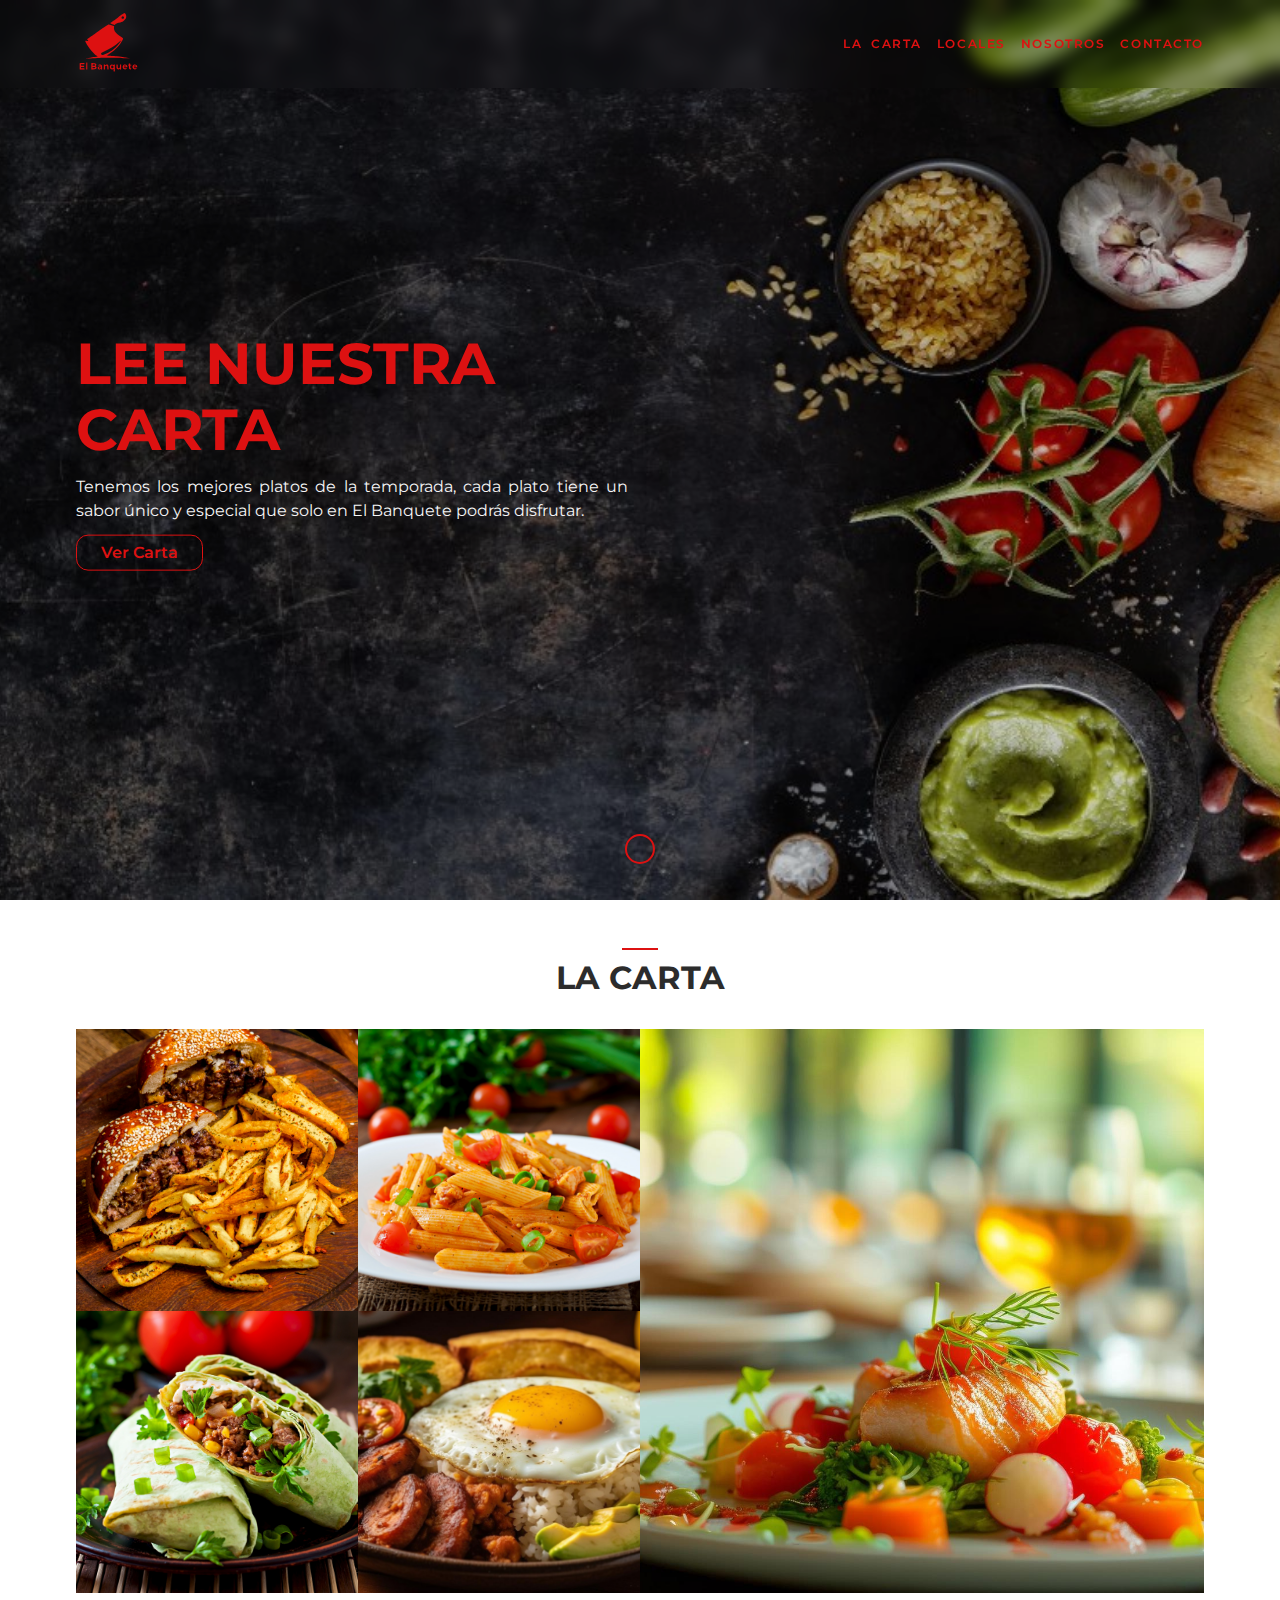
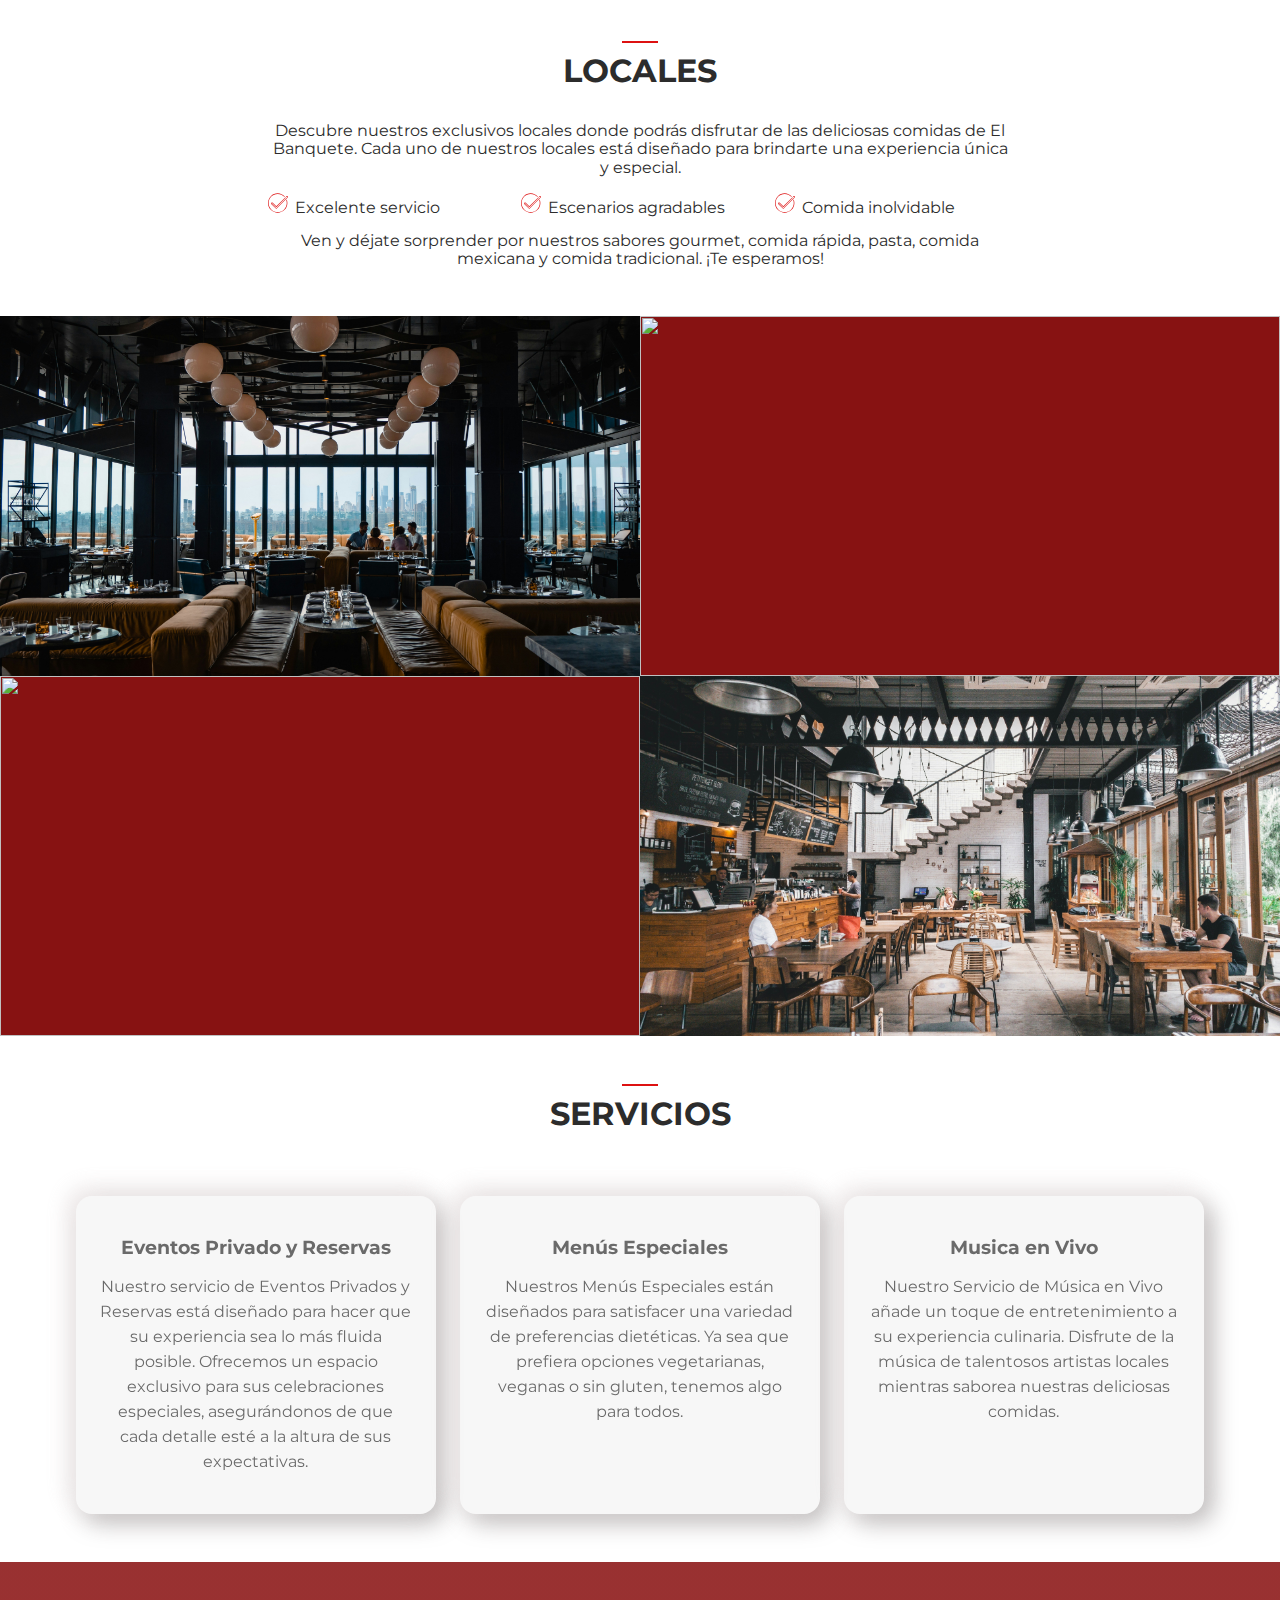
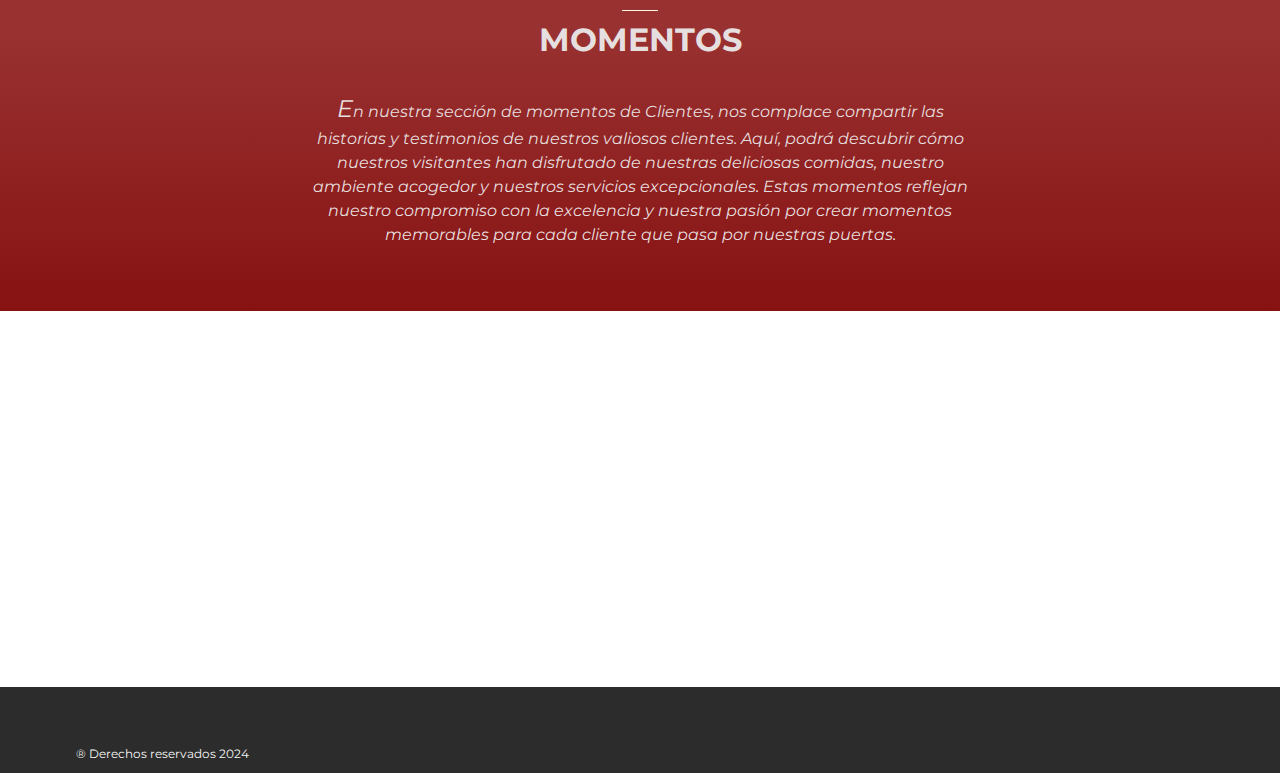
==== commit 8b525d2b: "test: prueba 4" ====
--- a/index.html
+++ b/index.html
@@ -23,7 +23,7 @@
                 </a>
             <nav class="menu">
                 <a href="index.html#lacarta">La Carta</a>
-                <a href="index.html#locales">Locales Pereira</a>
+                <a href="index.html#locales">Locales</a>
                 <a href="nosotros.html">Nosotros</a>
                 <a href="contacto.html">Contacto</a>
             </nav>
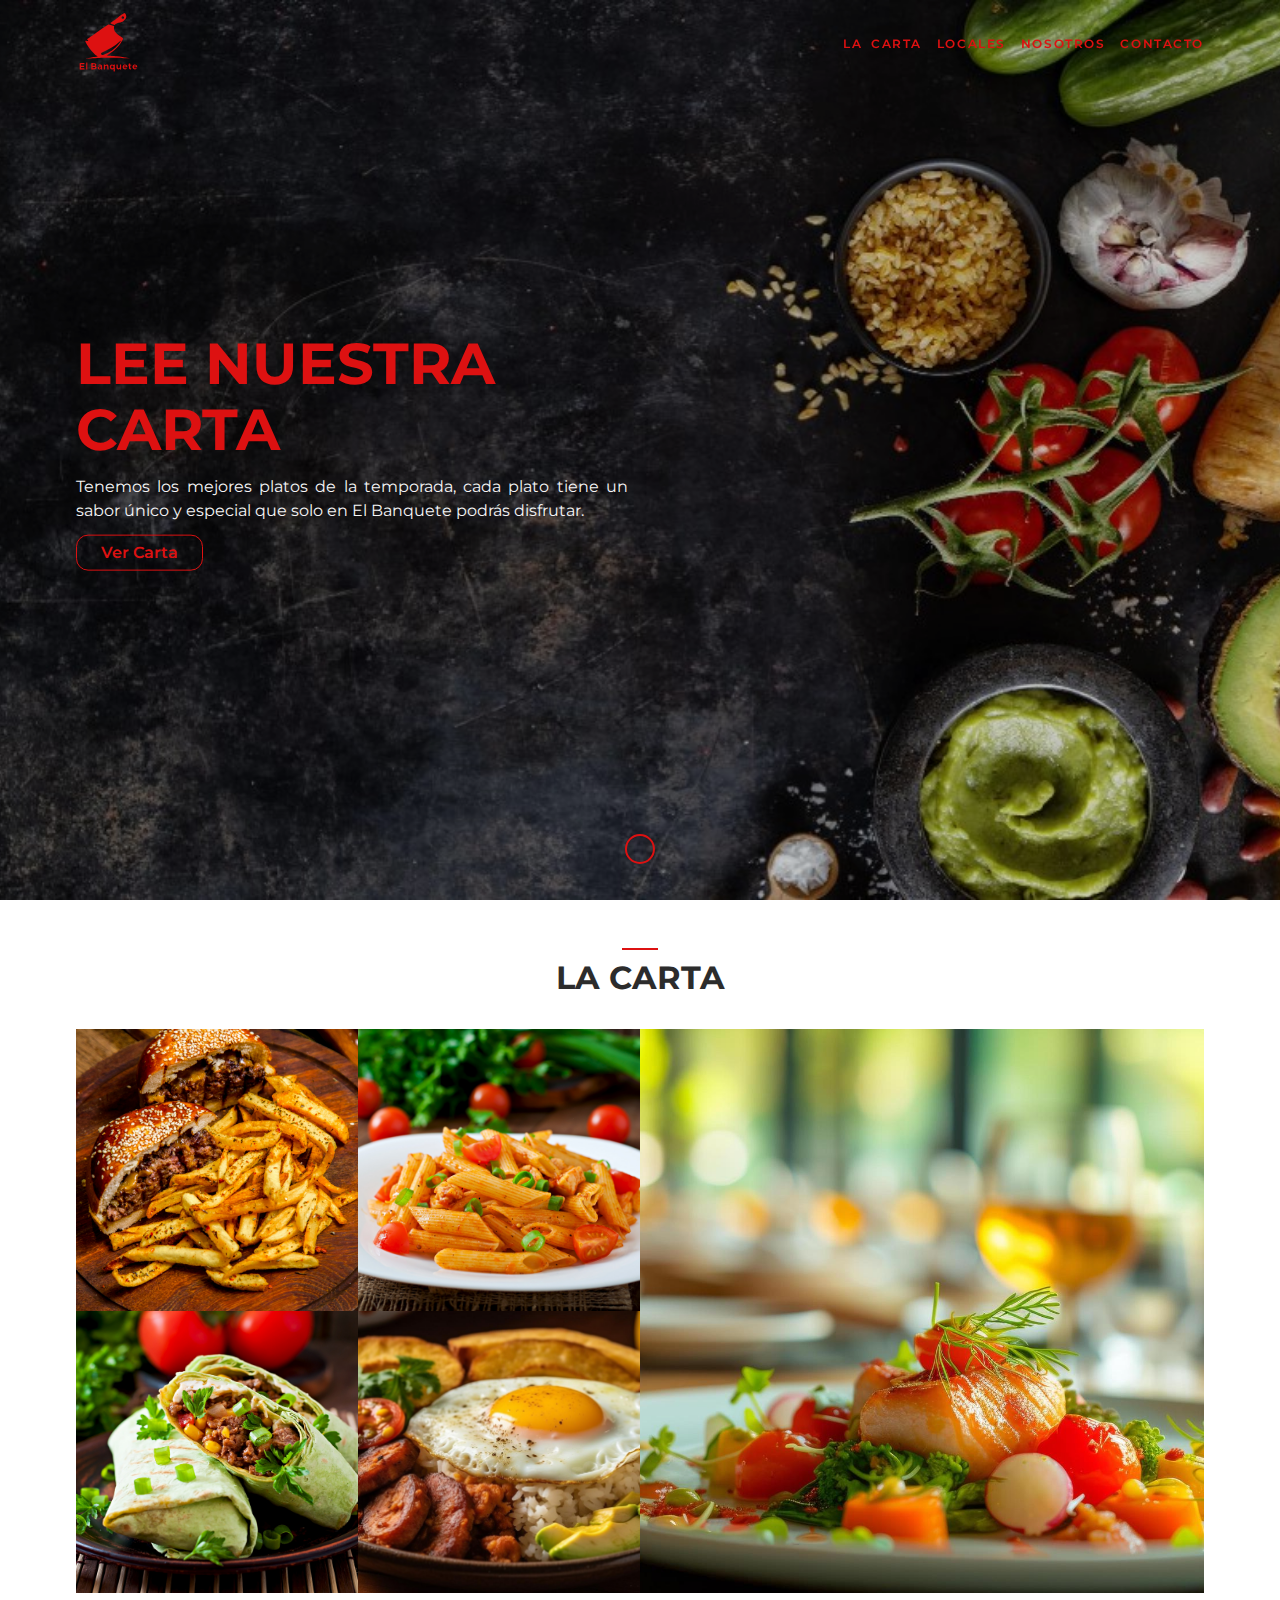
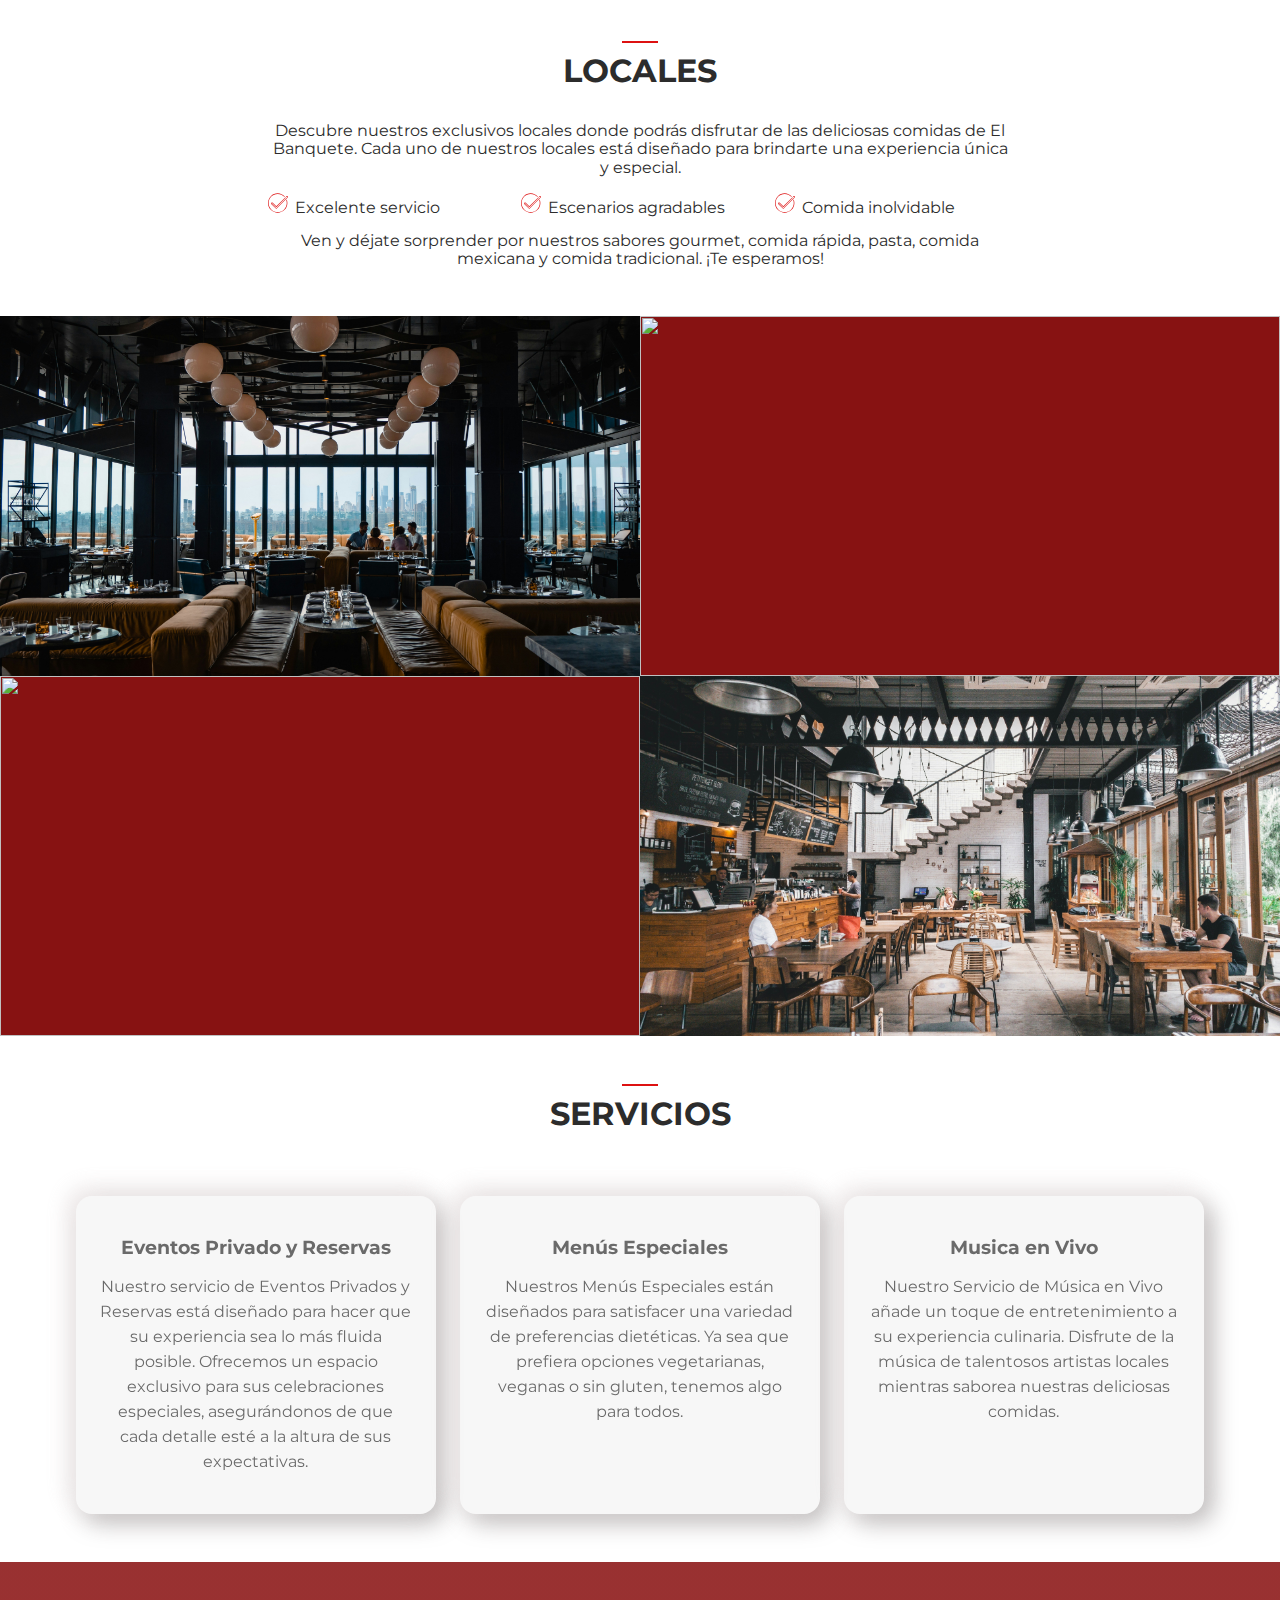
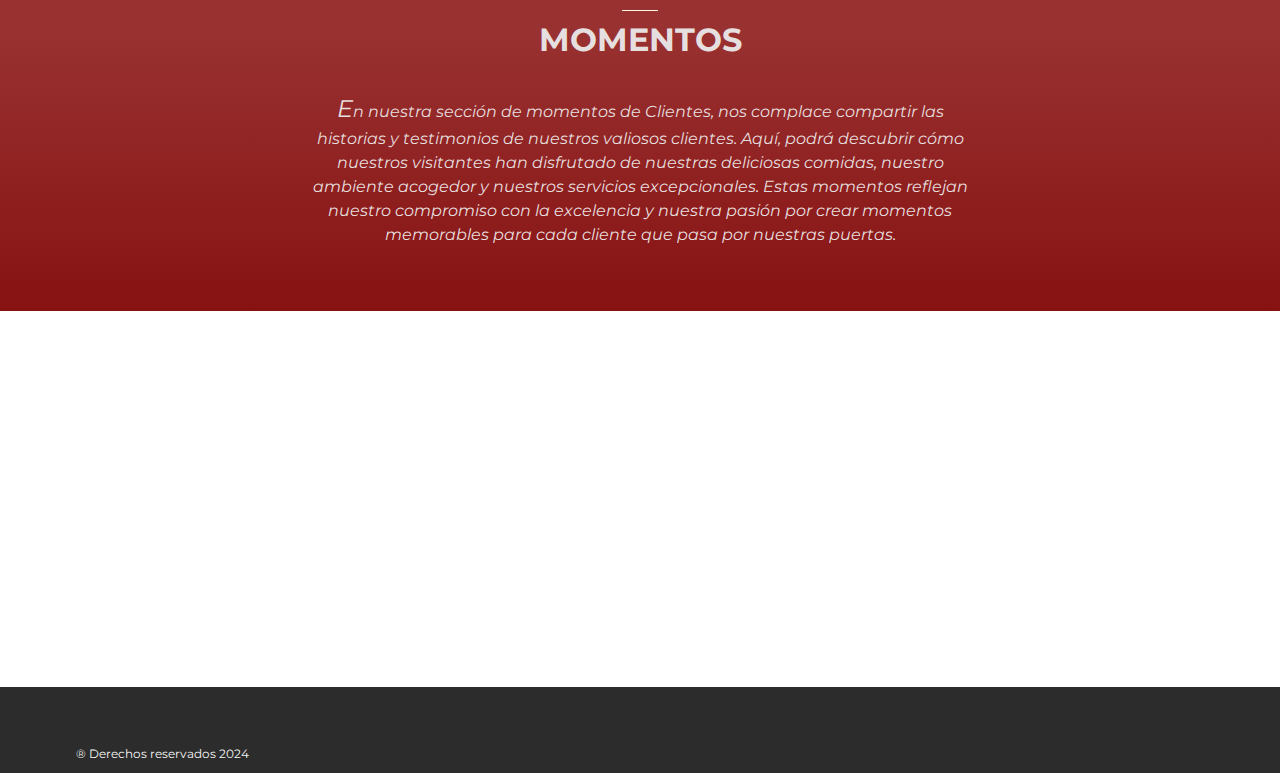
==== commit 0ddbbe44: "Update add js functions" ====
--- a/index.html
+++ b/index.html
@@ -14,6 +14,7 @@
         <link rel="stylesheet" href="css/style.css">
         <link rel="shortcut icon" href="img/logo-removebg-preview.png">
         <script src="https://kit.fontawesome.com/eed779b4d1.js" crossorigin="anonymous"></script>
+        <script src="js/jquery.js"></script>
     </head>
     <body>
         <header class="cabecera">
@@ -263,10 +264,17 @@
                             <a href="#"><i class="fa-brands fa-square-facebook"></i></a>
                             <a href="#"><i class="fa-brands fa-square-instagram"></i></a>
                             <a href="#"><i class="fa-brands fa-square-x-twitter"></i></a>
+                            <a href="#"><i class="fa-solid fa-envelope"></i></a>
                         </div>
                     </div>
                 </div>
             </div>
         </footer>
+        <div class="trama"></div>
+        <div class="cuerpoimagen">
+            <img src="">
+            <a href="#" class="cerrarimagen"><i class="fa-solid fa-xmark"></i></a>
+        </div>
+        <script src="js/funciones.js"></script>
     </body>
 </html>
--- a/css/style.css
+++ b/css/style.css
@@ -5,7 +5,7 @@
 /* ---------------------ETIQUETAS-------------------------------*/
  
 *{
-  box-sizing: border-box; /*Para que el padding y margin no afecten el tama ño del elemento*/
+  box-sizing: border-box; /*Para que el padding y margin no afecten el tamaño del elemento*/
   
 }
 
@@ -45,6 +45,10 @@
   font-family: "Montserrat", sans-serif;
   color: #2C2C2C;
   font-size: 1rem;
+}
+
+body.abierto{
+  overflow: hidden;
 }
 
 a{
@@ -101,8 +105,16 @@
   font-size: 1.2rem;
 }
 
+footer .pie.nosotros{
+  background-color: #2C2C2C;
+  padding-bottom: 1rem;
+  padding-top: 1rem;
+  color: #f5f5f5;
+}
+
 /*------------------------- CLASES -----------------------------*/
 
+.body-contacto,
 .body-nosotros{
   background-image: url("../img/tramap.png");
   background-repeat: repeat; /*Para que la imagen de fondo se repita*/
@@ -186,6 +198,11 @@
   padding-bottom: 4rem;
 }
 
+.seccion.seccion-contacto{
+  padding-top: 4rem;
+  padding-bottom: 3rem;
+}
+
 .centrar-texto{
   text-align: center; /*Para centrar el texto*/
 }
@@ -207,13 +224,17 @@
 }
 
 .cabecera{
-  backdrop-filter: blur(0.66rem); /*Para que el fondo se vea borroso*/
   padding: 1rem 0;
   position: fixed;
   top: 0rem;
   left: 0rem;
   width: 100%;
   z-index: 999;
+  transition: all 0.5s ease;
+}
+
+.cabecera.fondo{
+  backdrop-filter: blur(0.66rem); /*Para que el fondo se vea borroso*/
 }
 
 .cabecera .link-logo{
@@ -230,6 +251,11 @@
 .cabecera .link-logo .logo{
   width: 5.3rem;
   height: auto;
+  transition: all 0.4s ease;
+}
+
+.cabecera.fondo .link-logo .logo{
+  width: 3.3rem;
 }
 
 .sin-padding{
@@ -373,6 +399,7 @@
   transition: all 0.3s ease; /*Para que el cambio de color sea suave*/
 }
 
+.cabecera .menu .seleccionado,
 .cabecera .menu a:hover{
   color: #f0ca02;
 }
@@ -459,7 +486,6 @@
 }
 
 
-
 /*
  Este estilo se le aplicara a Elementos que contengan un enlace con un # en el href
 .cabecera .menu a[href*="#"]{
@@ -632,6 +658,59 @@
   margin-bottom: 1rem;
   margin-top: 0;
 }
+
+/*----------------------------------CONTACTO---------------------------------*/
+
+.form-bloques{
+  display: block;
+  margin-bottom: 1rem;
+}
+
+.form-bloques .form-input{
+  width: 100%;
+  height: 3rem;
+  padding: 1rem;
+  background-attachment: fixed;
+  border-radius: 1rem;
+  box-shadow: inset -0.53rem -0.53rem 0.53rem #f5f5f5 , inset 0.53rem 0.53rem 0.53rem #cbced1;
+  border: transparent solid 0.13rem;
+  font-size: 1.33rem;
+  transition: all 0.3s ease;
+}
+
+.form-bloques .form-input:focus{
+  outline: 0.2rem solid #DD1111;
+}
+
+.form-bloques textarea.form-input{
+  height: 10rem;
+  resize: none; /*Para que no se pueda redimensionar el textarea*/
+}
+
+::-webkit-input-placeholder{
+  color: #2C2C2C;
+  font-style: bold;
+}
+
+.columna-info-contacto{
+  font-style: italic;
+  font-size: 1rem;
+  display: flex;
+  flex-direction: column;
+  justify-content: center;
+  transform: translateY(-10%);
+}
+
+.columna-info-contacto h2,
+.columna-info-contacto .telefono,
+.columna-info-contacto .email{
+  display: inline-block;
+  color: #871212;
+  font-size: 1.8rem;
+  text-decoration: none;
+  margin: 1rem 0 0 3rem;
+}
+
 
 
 /*Tipos de posiciones
@@ -691,6 +770,7 @@
   object-position: center; /*Para que la imagen se centre*/
 }
 
+#banner.banner-contacto,
 #banner.banner-nosotros{
   height: 60vh;
 }
@@ -812,19 +892,77 @@
 Azul Marino #2C3E50
 */
 
+.trama{
+  background-color: #2C2C2C;
+  background-image: url("../img/trama2.png");
+  opacity: 0.9;
+  backdrop-filter: blur(0.66rem); /*Para que el fondo se vea borroso*/
+  width: 100%;
+  height: 100%;
+  position: fixed;
+  top: 0;
+  left: 0;
+  display:none;
+  z-index: 999;
+}
+
+.cuerpoimagen{
+  width: 100%;
+  height: 100%;
+  position: fixed;
+  top: 0;
+  left: 0;
+  display:none;
+  z-index: 9999;
+}
+
+.cuerpoimagen .cerrarimagen{
+  position: fixed;
+  top: 0;
+  right: 0;
+  display: flex;
+  width: 4rem;
+  height: 4rem;
+  text-decoration: none;
+  padding: 0.5rem;
+  align-items: center;
+  justify-content: center;
+  color: #DD1111;
+  font-size: 2rem ;
+  z-index: 7;
+  transition: all 0.4s ease;
+}
+
+.cuerpoimagen .cerrarimagen:hover{
+  background-color: transparent;
+  color: #f0ca02;
+}
+
+.cuerpoimagen img{
+  top:0;
+  left: 50%;
+  height: 100%;
+  width: auto;
+  object-fit: contain;
+  object-position: center;
+  position: fixed;
+  z-index: 6;
+  transform: translateX(-50%);
+}
+
 /* RESPONSIVE*/
 
 /*Desktop*/
 @media(min-width: 1200px){
 
 }
+
 @media(max-width: 1199px){
   .container{ 
     width: 960px;
   }
 }
 
-
 @media(max-width: 991px){
 
   html{
@@ -837,7 +975,29 @@
 
   .cabecera .hamb{
     display: block;
+    font-size: 4rem;
     transition: all 0.3s ease;
+    position: relative;
+    z-index: 2;
+  }
+
+  .cabecera.fondo .hamb{
+    font-size: 3.5rem;
+  }
+
+  .cabecera .link-logo .logo{
+    width: 6rem;
+    height: auto;
+    position: relative;
+    z-index: 2;
+  }
+
+  .cabecera.fondo{
+    backdrop-filter: blur(0.66rem);
+  }
+
+  .cabecera.fondo .link-logo .logo{
+    width: 5rem;
   }
 
   .cabecera .hamb:hover{
@@ -846,24 +1006,37 @@
   }
 
   .cabecera .menu{
+    padding-right: 1rem;
+    padding-left: 1rem;
     position: fixed;
     top: 0%;
     left: 0%;
     width: 100%;
-    height: 100%;
-    background-color: #FFF8E1;
+    height: 100vh;
+    background-image: url("../img/tramap.png");
+    opacity: 0.9;
     display: flex;
     justify-content: center;
     align-items: center;
     flex-direction: column;
-    display: none; 
+    display: flex; 
+    transform: translateX(100%);
+    transition: all 0.5s ease;
+  }
+
+  .cabecera .menu a{
+    margin: 1rem 0;
+    font-size: 2rem;
+  }
+
+  .cabecera .menu.abierto{
+    transform: translateX(0%);
   }
 
   .btn.boton-transparente{
   font-size: 1.8rem;
   }
 }
-
 
 @media(max-width: 767px){
 
@@ -944,7 +1117,18 @@
 
   .cabecera .hamb{
     display: block;
+    font-size: 3rem;
     transition: all 0.3s ease;
+    position: relative;
+    z-index: 2;
+  }
+
+  .cabecera.fondo .hamb{
+    font-size: 2.5rem;
+  }
+
+  .cabecera.fondo{
+    backdrop-filter: blur(1rem); /*Para que el fondo se vea borroso*/
   }
 
   .cabecera .hamb:hover{
@@ -953,22 +1137,53 @@
   }
 
   .cabecera .menu{
+    padding-right: 1rem;
+    padding-left: 1rem;
     position: fixed;
     top: 0%;
     left: 0%;
     width: 100%;
-    height: 100%;
-    background-color: #FFF8E1;
+    height: 100vh;
+    background-image: url("../img/tramap.png");
+    opacity: 0.9;
     display: flex;
     justify-content: center;
     align-items: center;
     flex-direction: column;
-    display: none; 
+    transform: translateX(100%);
+    transition: all 0.5s ease;
+  }
+
+  .cabecera .menu.abierto{
+    transform: translateX(0%);
+  }
+
+  .cabecera .menu a{
+    margin: 1rem 0;
+    font-size: 2rem;
+  }
+
+  .cabecera.fondo .link-logo .logo {
+    width: 3rem;
   }
 
   .cabecera .link-logo .logo{
-    width: 3rem;
+    width: 3.5rem;
     height: auto;
+    display: inline-block;
+    vertical-align: middle;
+    position: relative;
+    z-index: 2;
+  }
+
+  .cuerpoimagen img{
+    top: 50%;
+    left: 0%;
+    height: auto;
+    width: 100%;
+    position: fixed;
+    z-index: 6;
+    transform: translateY(-50%);
   }
 
   .contenedor-serv{
@@ -979,6 +1194,11 @@
   .seccion{
     padding-top: 2.8rem;
     padding-bottom: 2.8rem;
+  }
+
+  .seccion.seccion-contacto{
+    padding-top: 2.8rem;
+    padding-bottom: 1rem;
   }
 
   .contenedor-cuadrado .contenido-cuadrado{
@@ -1011,8 +1231,44 @@
     padding: 1rem 0; ;
   }
 
+  #banner.banner-home,
+  #banner.banner-contacto,
   #banner.banner-nosotros{
     height: 100vh;
   }
-}
-
+
+  #banner.banner-contacto h1{
+    font-size: 2.5rem;
+  }
+
+  .columna-info-contacto.derecha-texto{
+    text-align: left;
+  }
+
+  .columna-info-contacto p{
+    text-align: justify;
+    margin-top: 1rem;
+    margin-bottom: 1rem;
+  }
+
+  .columna-info-contacto h2,
+  .columna-info-contacto .telefono,
+  .columna-info-contacto .email{
+    margin: 1rem 0 0 0 ;
+    font-size: 1.3rem;
+  }
+
+  .form-bloques.form-bloque-boton .btn{
+    width: 100%;
+  }
+
+  .columna-mb-100.columna-form{
+    order: 2;
+    padding-bottom: 0;
+  }
+
+  #cocineros:hover::before{
+    transform: scaleX(5);
+  }
+}
+
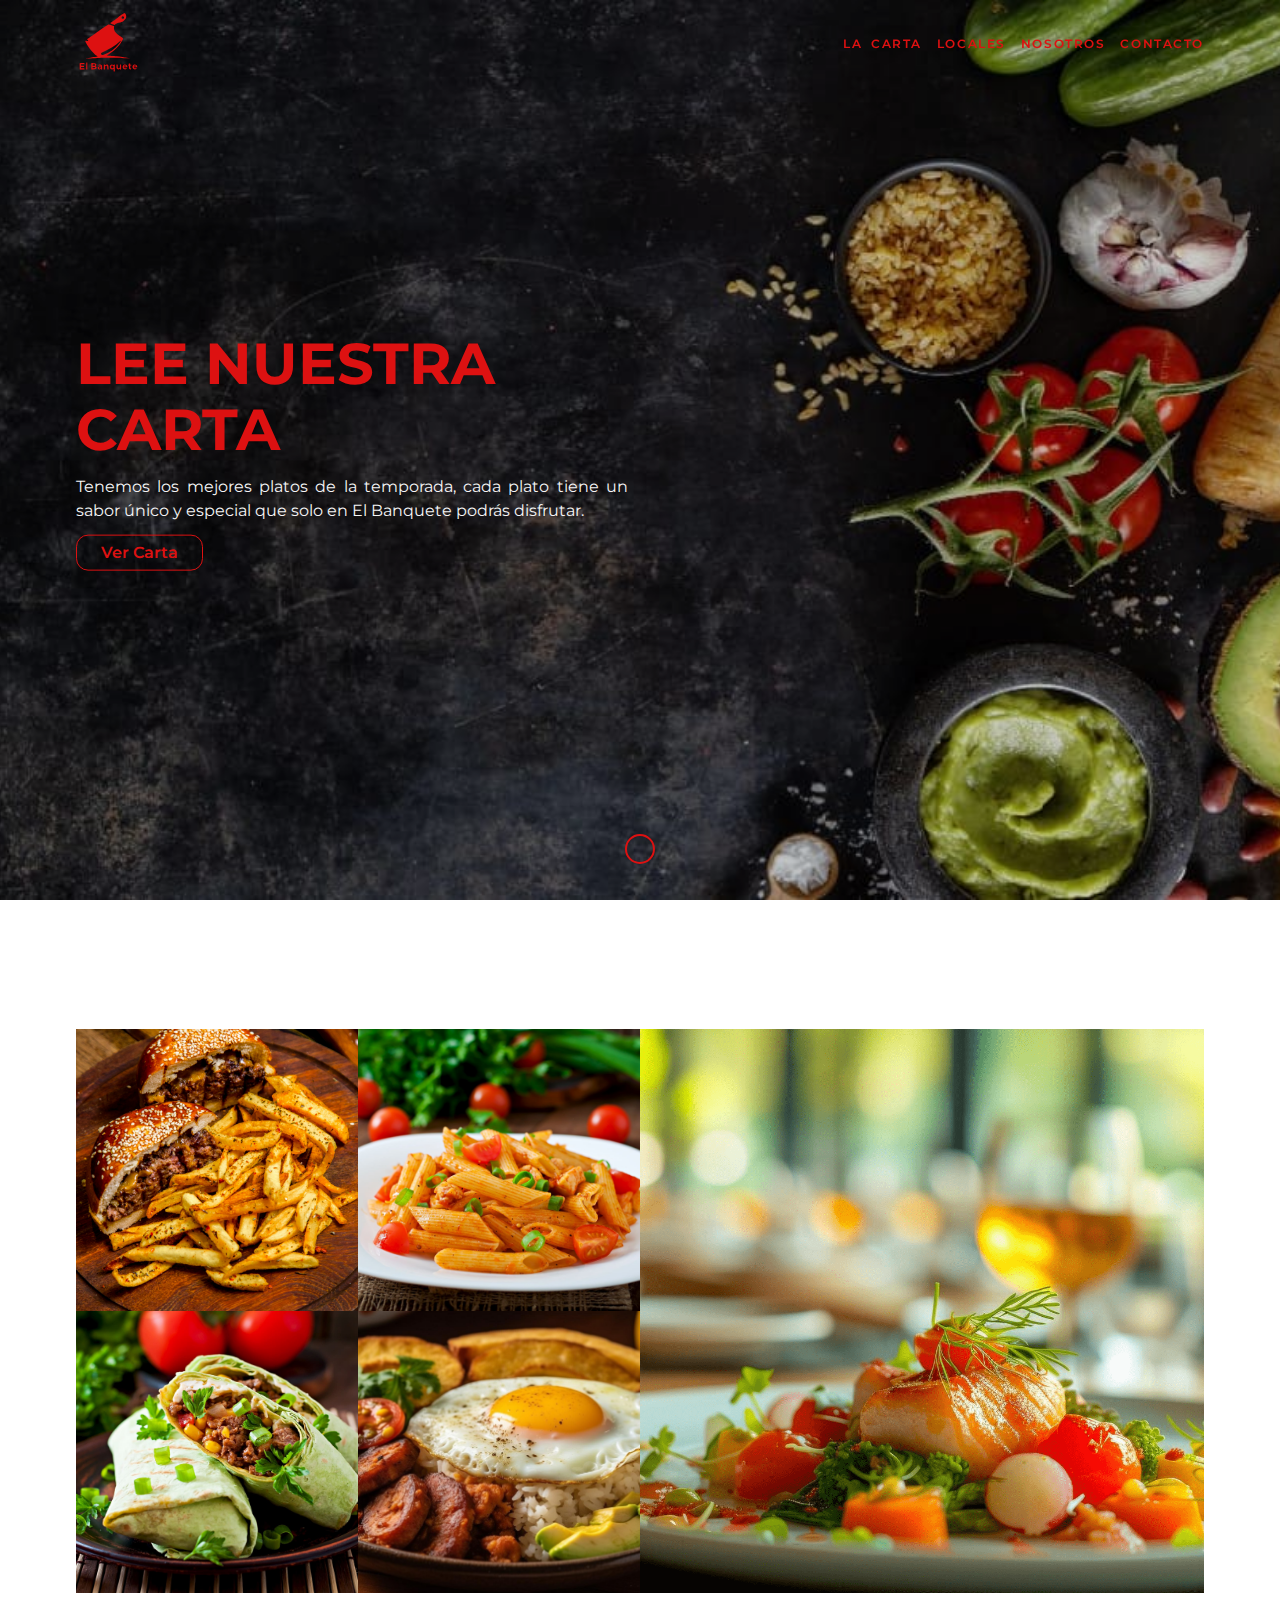
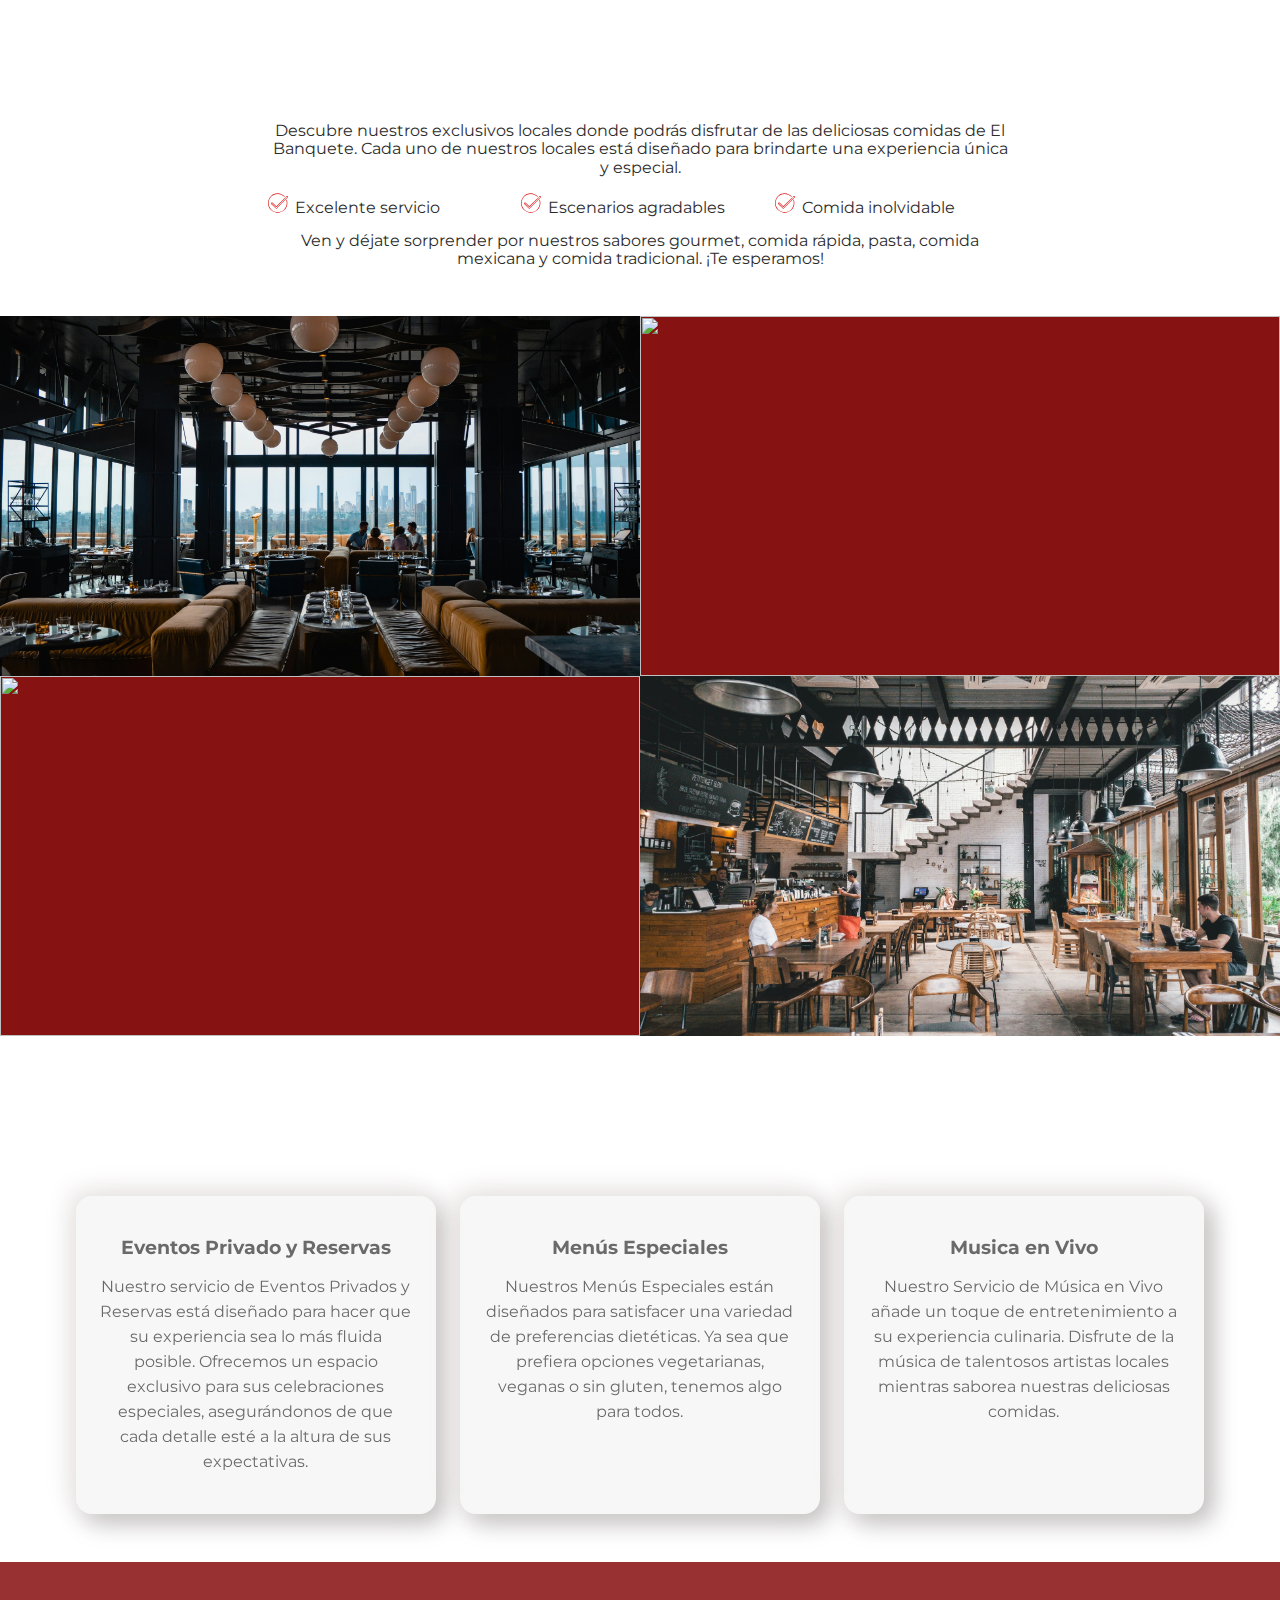
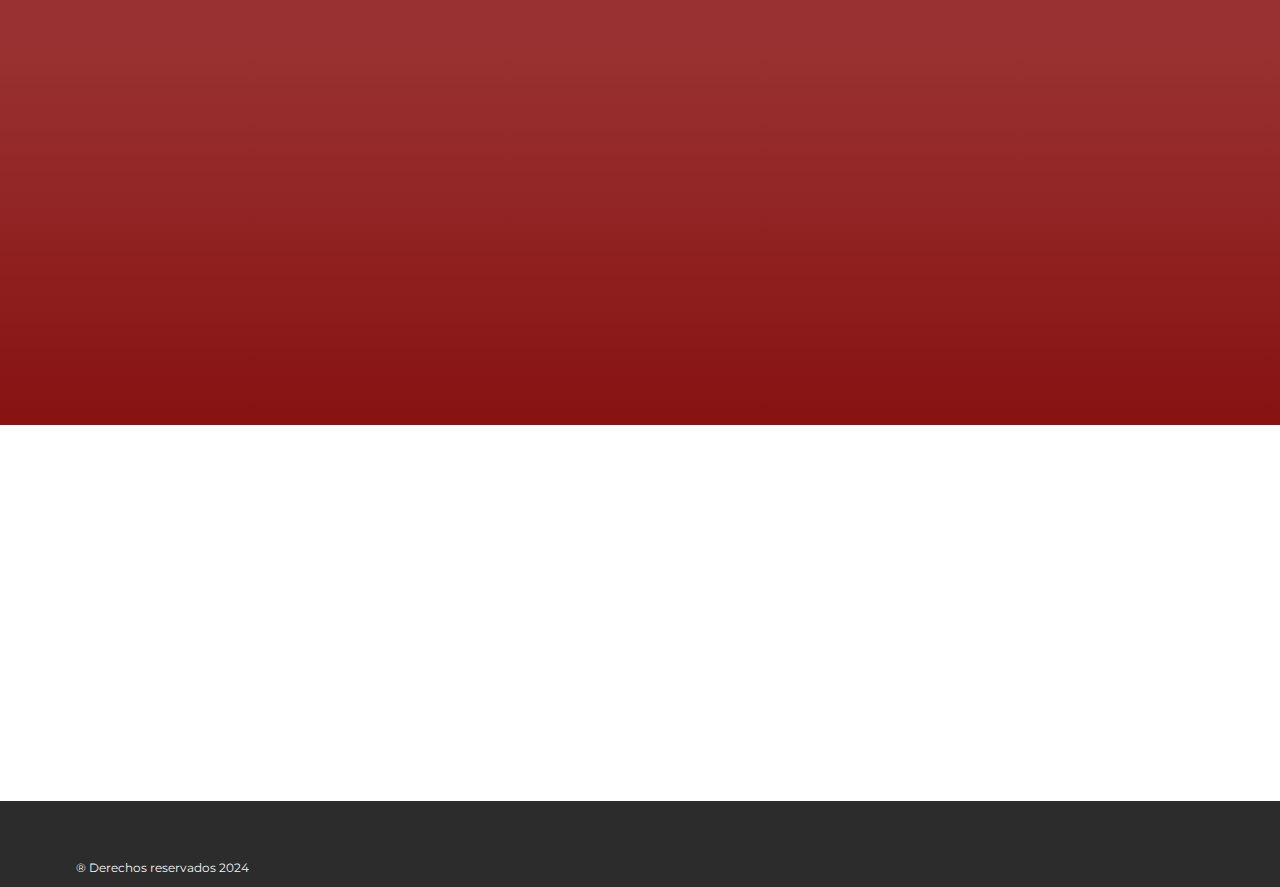
==== commit 91988f6d: "Update JQuery functions and form" ====
--- a/index.html
+++ b/index.html
@@ -11,12 +11,18 @@
         <link rel="preconnect" href="https://fonts.gstatic.com" crossorigin>
         <link href="https://fonts.googleapis.com/css2?family=Montserrat:ital,wght@0,100..900;1,100..900&display=swap" rel="stylesheet">
         <link rel="stylesheet" href="css/normalize.css">
+        <link rel="shortcut icon" href="img/logo-removebg-preview.png">
+        <link rel="stylesheet" href="libs/wow/animate.css">
+        <link rel="stylesheet" href="libs/owl/owl.carousel.css">
+        <link rel="stylesheet" href="libs/owl/owl.theme.default.css">
         <link rel="stylesheet" href="css/style.css">
-        <link rel="shortcut icon" href="img/logo-removebg-preview.png">
         <script src="https://kit.fontawesome.com/eed779b4d1.js" crossorigin="anonymous"></script>
         <script src="js/jquery.js"></script>
+        <script src="libs/wow/wow.js"></script>
+        <script src="libs/owl/owl.carousel.js"></script>
+        <script src="libs/jquery-validate/jquery.validate.js"></script>
     </head>
-    <body>
+    <body class="abierto">
         <header class="cabecera">
             <div class="container">
                 <a href="index.html" class="link-logo">
@@ -41,20 +47,20 @@
                 <div class="container">
                     <div class="fila">
                         <div class="columna columna-50 columna-mb-100">
-                            <h1>Lee nuestra carta</h1>
-                            <p>Tenemos los mejores platos de la temporada, cada plato tiene
+                            <h1 class="wow slideInLeft" data-wow-duration="1.5s" >Lee nuestra carta</h1>
+                            <p class="wow slideInLeft" data-wow-duration="1.5s" >Tenemos los mejores platos de la temporada, cada plato tiene
                                 un sabor único y especial que solo en El Banquete podrás disfrutar.</p>
-                            <a href="#lacarta" class="btn boton-transparente">Ver Carta</a>
+                            <a href="#lacarta" class="btn boton-transparente wow slideInLeft" data-wow-duration="2s">Ver Carta</a>
                         </div>
                     </div>
                 </div>
                 <a href="#" class="flecha "><i class="fa-solid fa-angles-down"></i></a>
             </section>
-            <section id="lacarta" class="seccion" >
+            <section id="lacarta" class="seccion seccion-carta" >
                 <div class="container">
                     <div class="fila">
                         <div class="columna columna-100">
-                            <h1 class="titulos">La Carta</h1>
+                            <h1 class="titulos wow slideInLeft" data-wow-duration="1.5s">La Carta</h1>
                         </div>
                     </div>
                     <div class="fila columna">
@@ -110,11 +116,11 @@
                     </div>
                 </div>
             </section>
-            <section id="locales">
+            <section id="locales" class="seccion-locales">
                 <div class="container-full">
                     <div class="fila fila-centrada">
                         <div class="columna columna-60 columna-mb-100">
-                            <h2 class="titulos">Locales</h2>
+                            <h2 class="titulos wow slideInLeft" data-wow-duration="1.5s">Locales</h2>
                             <p class="centrar-texto">Descubre nuestros exclusivos locales donde podrás disfrutar 
                                 de las deliciosas comidas de El Banquete. Cada uno de nuestros 
                                 locales está diseñado para brindarte una experiencia única y especial.
@@ -177,7 +183,7 @@
                 <div class="container">
                     <div class="fila fila-centrada">
                         <div class="columna columna-60 columna-mb-100">
-                            <h2 class="titulos">Servicios</h2>
+                            <h2 class="titulos wow slideInLeft" data-wow-duration="2s">Servicios</h2>
 
                         </div>
                     </div>
@@ -219,18 +225,25 @@
                 <div class="container">
                     <div class="fila fila-centrada">
                         <div class="columna columna-60 columna-mb-100">
-                            <h2 class="titulos">Momentos</h2>
-                            <p class="centrar-texto inclinar-texto">
-                                En nuestra sección de momentos de Clientes, 
-                                nos complace compartir las historias y testimonios 
-                                de nuestros valiosos clientes. Aquí, podrá descubrir 
-                                cómo nuestros visitantes han disfrutado de nuestras 
-                                deliciosas comidas, nuestro ambiente acogedor y 
-                                nuestros servicios excepcionales. Estas momentos 
-                                reflejan nuestro compromiso con la excelencia y nuestra 
-                                pasión por crear momentos memorables para cada cliente 
-                                que pasa por nuestras puertas. 
-                            </p>
+                            <h2 class="titulos wow slideInLeft" data-wow-duration="1.5s">Momentos</h2>
+                        </div>
+                    </div>
+                    <div class="fila fila-centrada">
+                        <div class="columna columna-60 columna-mb-100">
+                            <div class="owl-carousel owl-theme wow slideInRight" data-wow-duration="1.5s">
+                                <div class="item">
+                                   <h3 class="centrar-texto">Una Propuesta Inolvidable</h3>
+                                   <p>En una noche cálida de verano, Juan decidió que era el momento perfecto para proponerle matrimonio a Ana. Reservó una mesa en nuestro restaurante, conocido por su ambiente romántico y acogedor. Con la ayuda de nuestro personal, organizó una sorpresa inolvidable. Al final de la cena, el camarero trajo un postre especial con un anillo escondido en su interior. Cuando Ana lo descubrió, Juan se arrodilló y le pidió que fuera su esposa. Ella dijo que sí, y el restaurante entero estalló en aplausos. Fue una noche mágica que ambos recordarán para siempre.</p> 
+                                </div>
+                                <div class="item">
+                                    <h3 class="centrar-texto">El Cumpleaños de Abuela</h3>
+                                    <p>María quería celebrar el cumpleaños número 80 de su abuela en un lugar especial. Eligió nuestro restaurante por su ambiente familiar y su deliciosa comida. Invitó a toda la familia y organizó una cena sorpresa. Cuando la abuela llegó, se emocionó al ver a todos sus seres queridos reunidos. La noche estuvo llena de risas, historias y recuerdos compartidos. Al final, el personal del restaurante trajo un pastel de cumpleaños y todos cantaron "Feliz Cumpleaños". La abuela dijo que fue uno de los mejores días de su vida.</p>  
+                                </div>
+                                <div class="item">
+                                    <h3 class="centrar-texto">La Primera Cena de los Recién Casados</h3>
+                                    <p>Después de una hermosa ceremonia de boda, Laura y Pedro eligieron nuestro restaurante para su primera cena como marido y mujer. Querían un lugar íntimo y especial para celebrar su unión. El personal del restaurante decoró su mesa con flores y velas, creando un ambiente romántico. La pareja disfrutó de una cena exquisita, brindando por su futuro juntos. Al final de la noche, el chef les sorprendió con un postre especial para celebrar su matrimonio. Fue una velada perfecta que marcó el comienzo de su vida juntos.</p>
+                                </div>
+                            </div>
                         </div>
                     </div>
                 </div>
@@ -270,6 +283,9 @@
                 </div>
             </div>
         </footer>
+        <div class="trama-2"></div>
+        <div class="logo-load"><img src="img/logoload1.svg"></div>
+        <div class="logo-load2"><img src="img/logoload2.svg"></div>
         <div class="trama"></div>
         <div class="cuerpoimagen">
             <img src="">
--- a/css/style.css
+++ b/css/style.css
@@ -201,6 +201,11 @@
 .seccion.seccion-contacto{
   padding-top: 4rem;
   padding-bottom: 3rem;
+}
+
+.seccion.seccion-carta,.seccion-locales{
+  padding-top: 4rem;
+  padding-bottom: 0;
 }
 
 .centrar-texto{
@@ -711,6 +716,20 @@
   margin: 1rem 0 0 3rem;
 }
 
+.error,.form-bloques .form-input.erro{
+  color: red;
+}
+
+.form-bloques .form-input.error{
+  border-color: rgba(231, 19, 19, 0.7);
+}
+
+.owl-theme .owl-dots .owl-dot.active span, .owl-theme .owl-dots .owl-dot:hover span{
+  background-color: #f0ca02;
+}
+
+
+
 
 
 /*Tipos de posiciones
@@ -850,6 +869,16 @@
   line-height: 1.5;
 }
 
+#momentos .item p{
+  text-align: justify;
+}
+
+#momentos h3{
+  color: #f0ca02;
+  font-size: 1.5rem;
+  font-style: bold;
+}
+
 #momentos .container p::first-letter{
   font-size: 2rem;
 }
@@ -874,6 +903,10 @@
 #cocineros:hover::before{
   transform: scaleX(9);
 }
+
+#respuesta{
+  font-size: 1.5rem;
+}
 /* Paleta de colores
 Color Principal: 
 Rojo (#D11120)
@@ -903,6 +936,57 @@
   top: 0;
   left: 0;
   display:none;
+  z-index: 999;
+}
+
+.trama-2{
+  background-image: url("../img/tramap.png");
+  width: 100%;
+  height: 100%;
+  position: fixed;
+  top: 0;
+  left: 0;
+  display:block;
+  z-index: 999;
+}
+
+.logo-load{
+  position: absolute;
+  top: 50%;
+  left: 50%;
+  transform: translate(-50%,-50%);
+  z-index: 999;
+}
+
+.logo-load img{
+  width: 6rem;
+  height: 6rem;
+  display: inline-block;
+  transform-origin: 20%,10%;
+  animation-name: rotar;
+  animation-duration: 1s;
+  animation-timing-function: ease;
+  animation-iteration-count: infinite;
+}
+
+@keyframes rotar{
+  0%{transform: rotate(-15deg);}
+  50%{transform: rotate(42deg);}
+  100%{transform: rotate(-15deg);}
+}
+
+.logo-load2{
+  position: absolute;
+  top: 50%;
+  left: 50%;
+  transform: translate(-50%,-13%);
+  z-index: 999;
+}
+
+.logo-load2 img{
+  width: 6rem;
+  height: 6rem;
+  display: inline-block;
   z-index: 999;
 }
 
@@ -948,6 +1032,48 @@
   position: fixed;
   z-index: 6;
   transform: translateX(-50%);
+}
+
+.titulo-acordeon{
+  padding: 1rem;
+  padding-right: 4rem;
+  position: relative;
+  margin-top: 0.5rem;
+  margin-bottom: 0;
+  background-color: #DD1111;
+  opacity: 0.8;
+  border-radius: 1rem;
+  border-bottom-left-radius: 0;
+  border-bottom-right-radius: 0;
+  cursor: pointer;
+  color: #FFF8E1;
+}
+
+.titulo-acordeon:first-child{
+  margin-top:0;
+}
+
+.titulo-acordeon i{
+  position: absolute;
+  font-size: 2rem;
+  right: 1rem;
+  top: 50%;
+  transform:translateY(-50%);
+  transition: all 0.4s ease;
+}
+
+.titulo-acordeon.girar i{
+  transform: rotate(180deg);
+}
+
+.cuerpo-acordeon{
+  padding: 2rem 1rem;
+  display: none;
+  border: 0.3rem solid #DD1111;
+  opacity: 0.8;
+  border-bottom-left-radius: 1rem;
+  border-bottom-right-radius: 1rem;
+  font-size: 1.2rem;
 }
 
 /* RESPONSIVE*/
@@ -1262,6 +1388,10 @@
     width: 100%;
   }
 
+  .form-bloques.form-bloque-rpta{
+    margin-top: 1rem;
+  }
+
   .columna-mb-100.columna-form{
     order: 2;
     padding-bottom: 0;
